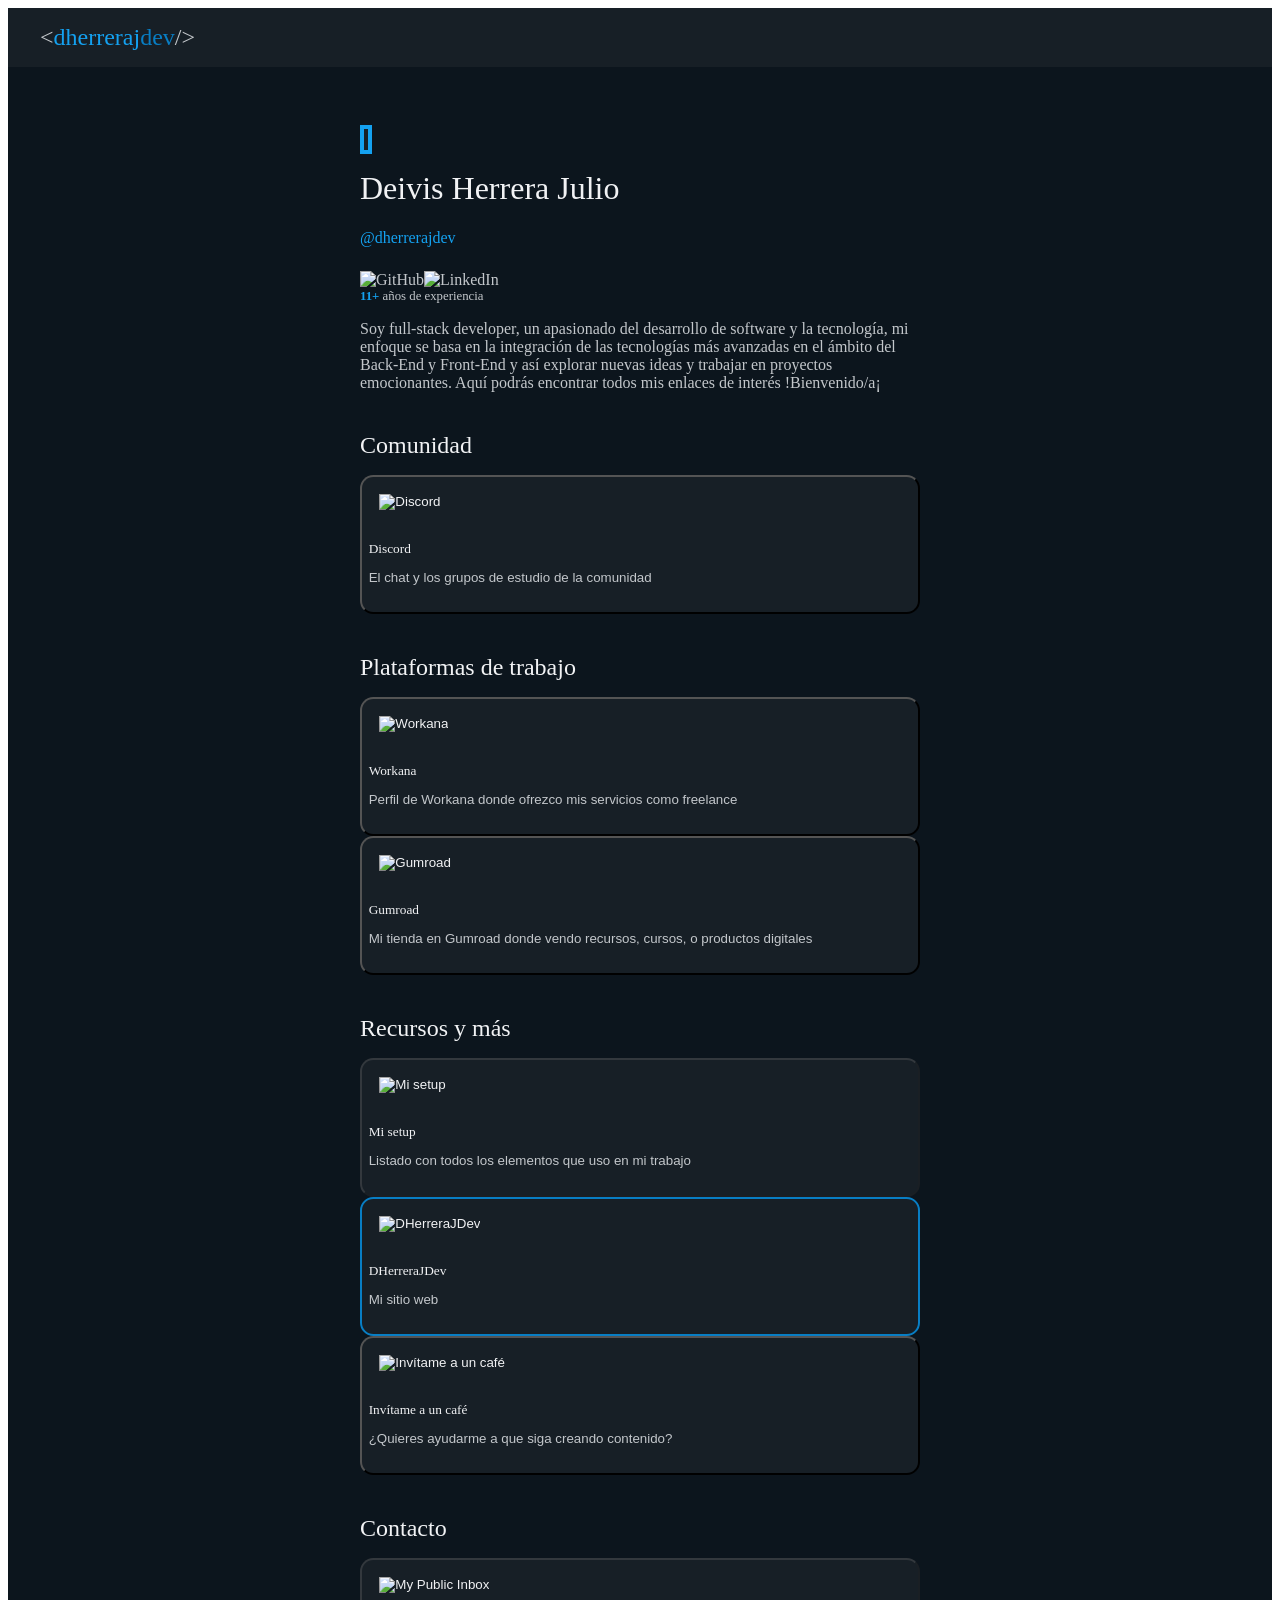
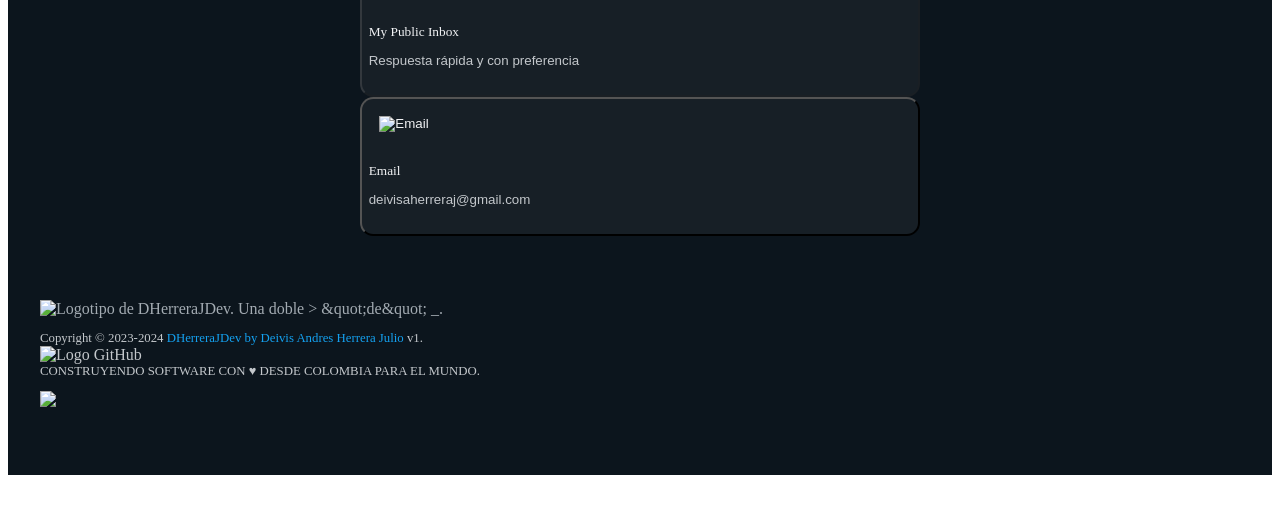
==== website_frontend/public/index.html @ 21da5db1 "Update static build" ====
<!DOCTYPE html><html lang="en"><head><meta charSet="utf-8"/><meta name="viewport" content="width=device-width"/><title>DHerreraJDev | Desarrollo de software Full-Stack</title><meta content="Hola, mi nombre es Deivis Andres Herrera Julio. Soy ingeniero de software, desarrollador Full-Stack." name="description"/><meta content="https://dherrerajdev.netlify.app/preview.png" property="og:image"/><meta content="DHerreraJDev | Desarrollo de software Full-Stack" name="og:title"/><meta content="Hola, mi nombre es Deivis Andres Herrera Julio. Soy ingeniero de software, desarrollador Full-Stack." name="og:description"/><meta content="website" name="og:type"/><meta content="https://dherrerajdev.netlify.app/preview.png" name="og:image"/><meta content="summary_large_image" name="twitter:card"/><meta content="@dherrerajdev" name="twitter:site"/><meta name="next-head-count" content="11"/><link rel="preload" href="/_next/static/css/84f74ca05b4be2e3.css" as="style" crossorigin=""/><link rel="stylesheet" href="/_next/static/css/84f74ca05b4be2e3.css" crossorigin="" data-n-g=""/><noscript data-n-css=""></noscript><script defer="" crossorigin="" nomodule="" src="/_next/static/chunks/polyfills-c67a75d1b6f99dc8.js"></script><script src="/_next/static/chunks/webpack-21c828b96ad33382.js" defer="" crossorigin=""></script><script src="/_next/static/chunks/framework-bbecb7d54330d002.js" defer="" crossorigin=""></script><script src="/_next/static/chunks/main-d118035c79e44985.js" defer="" crossorigin=""></script><script src="/_next/static/chunks/pages/_app-e9c8c7cb4f5dffaa.js" defer="" crossorigin=""></script><script src="/_next/static/chunks/988-1ddf0307218ed49e.js" defer="" crossorigin=""></script><script src="/_next/static/chunks/974-a6c0d066be3f5690.js" defer="" crossorigin=""></script><script src="/_next/static/chunks/pages/index-1b869e63aab5e503.js" defer="" crossorigin=""></script><script src="/_next/static/rQ8569elSzpkWgIuTGqqq/_buildManifest.js" defer="" crossorigin=""></script><script src="/_next/static/rQ8569elSzpkWgIuTGqqq/_ssgManifest.js" defer="" crossorigin=""></script></head><body><div id="__next"><script>!function(){try{var d=document.documentElement,c=d.classList;c.remove('light','dark');var e=localStorage.getItem('chakra-ui-color-mode');if('system'===e||(!e&&true)){var t='(prefers-color-scheme: dark)',m=window.matchMedia(t);if(m.media!==t||m.matches){d.style.colorScheme = 'dark';c.add('dark')}else{d.style.colorScheme = 'light';c.add('light')}}else if(e){c.add(e|| '')}if(e==='light'||e==='dark')d.style.colorScheme=e}catch(e){}}()</script><style data-emotion="css sc79js">.css-sc79js{font-family:Poppins;--default-font-family:Poppins;font-weight:300;background-color:#0C151D;}</style><div data-is-root-theme="true" data-accent-color="blue" data-gray-color="slate" data-has-background="true" data-panel-background="translucent" data-radius="medium" data-scaling="100%" class="radix-themes css-sc79js"><style data-emotion="css 17rg0dp">.css-17rg0dp{position:fixed;width:100vw;height:0;}</style><div title="Connection Error: " class="css-17rg0dp"></div><div class="rt-Box"><style data-emotion="css 1q0523c">.css-1q0523c{position:-webkit-sticky;position:sticky;background:#171F26;-webkit-padding-start:2em;padding-inline-start:2em;-webkit-padding-end:2em;padding-inline-end:2em;padding-top:1em;padding-bottom:1em;z-index:999;top:0;}</style><div class="rt-Flex rt-r-fd-row rt-r-ai-start rt-r-gap-3 rx-Stack css-1q0523c"><style data-emotion="css dnhmkb">.css-dnhmkb{color:#C3C7CB;-webkit-text-decoration:none;text-decoration:none;}.css-dnhmkb:hover{color:var(--accent-8);}</style><a data-accent-color="" class="rt-Text rt-reset rt-Link rt-underline-auto css-dnhmkb" href="/"><style data-emotion="css fofudo">.css-fofudo{font-family:Comfortaa;--default-font-family:Comfortaa;font-weight:500;font-size:1.5em;}</style><div class="rt-Box css-fofudo"><style data-emotion="css 59bou0">.css-59bou0{color:#C3C7CB;}</style><span class="rt-Text css-59bou0">&lt;</span><style data-emotion="css 9psg8f">.css-9psg8f{color:#14A1F0;}</style><span class="rt-Text css-9psg8f">dherreraj</span><style data-emotion="css 1sjv5kl">.css-1sjv5kl{color:#087ec4;}</style><span class="rt-Text css-1sjv5kl">dev</span><span class="rt-Text css-59bou0">/&gt;</span></div></a></div><style data-emotion="css gmuwbf">.css-gmuwbf{display:-webkit-box;display:-webkit-flex;display:-ms-flexbox;display:flex;-webkit-align-items:center;-webkit-box-align:center;-ms-flex-align:center;align-items:center;-webkit-box-pack:center;-ms-flex-pack:center;-webkit-justify-content:center;justify-content:center;}</style><div class="rt-Flex css-gmuwbf"><style data-emotion="css 148jbwi">.css-148jbwi{max-width:560px;width:100%;margin-top:2em;margin-bottom:2em;padding:2em;}</style><div class="rt-Flex rt-r-fd-column rt-r-ai-start rt-r-gap-3 rx-Stack css-148jbwi"><style data-emotion="css nq6uik">.css-nq6uik{width:100%;-webkit-align-items:start;-webkit-box-align:start;-ms-flex-align:start;align-items:start;}</style><div class="rt-Flex rt-r-fd-column rt-r-ai-start rt-r-gap-6 rx-Stack css-nq6uik"><div class="rt-Flex rt-r-fd-row rt-r-ai-end rt-r-gap-4 rx-Stack"><style data-emotion="css 79elbk">.css-79elbk{position:relative;}</style><div class="rt-Box css-79elbk"><style data-emotion="css 1bd16kw">.css-1bd16kw{name:Deivis Herrera;color:#C3C7CB;background:#171F26;padding:2px;border:4px solid #14A1F0;}</style><span data-accent-color="" data-radius="full" class="rt-reset rt-AvatarRoot rt-r-size-7 rt-variant-soft css-1bd16kw"><span class="rt-AvatarFallback"></span></span></div><style data-emotion="css thqn8b">.css-thqn8b{-webkit-align-items:start;-webkit-box-align:start;-ms-flex-align:start;align-items:start;}</style><div class="rt-Flex rt-r-fd-column rt-r-ai-start rt-r-gap-0 rx-Stack css-thqn8b"><style data-emotion="css 4a056u">.css-4a056u{color:#F1F2F4;font-family:Poppins;--default-font-family:Poppins;font-weight:500;}</style><h1 class="rt-Heading rt-r-size-6 css-4a056u">Deivis Herrera Julio</h1><style data-emotion="css zn1bd">.css-zn1bd{margin-top:0px!important;color:#14A1F0;}</style><p class="rt-Text css-zn1bd">@dherrerajdev</p><style data-emotion="css 1w0dj62">.css-1w0dj62{padding-top:0.5em;}</style><div class="rt-Flex rt-r-fd-row rt-r-ai-start rt-r-gap-5 rx-Stack css-1w0dj62"><a data-accent-color="" target="_blank" class="rt-Text rt-reset rt-Link rt-underline-auto css-dnhmkb" href="https://github.com/deivisaherreraj"><style data-emotion="css w9zq5q">.css-w9zq5q{width:1.5em;height:1.5em;}</style><img alt="GitHub" src="/icons/github.svg" class="css-w9zq5q"/></a><a data-accent-color="" target="_blank" class="rt-Text rt-reset rt-Link rt-underline-auto css-dnhmkb" href="https://linkedin.com/in/deivisaherreraj"><img alt="LinkedIn" src="/icons/linkedin.svg" class="css-w9zq5q"/></a></div></div></div><style data-emotion="css 8atqhb">.css-8atqhb{width:100%;}</style><div class="rt-Flex rt-r-fd-column rt-r-ai-start rt-r-gap-6 rx-Stack css-8atqhb"><div class="rt-Flex css-8atqhb"><style data-emotion="css c1ulbh">.css-c1ulbh{font-size:0.8em;color:#C3C7CB;}</style><div class="rt-Box css-c1ulbh"><style data-emotion="css oazraj">.css-oazraj{font-weight:bold;color:#14A1F0;}</style><span class="rt-Text css-oazraj">11+</span> años de experiencia</div></div><div class="rt-Box css-8atqhb"></div><style data-emotion="css 1my9zd5">.css-1my9zd5{font-size:1em;color:#C3C7CB;}</style><p class="rt-Text css-1my9zd5">
                    Soy full-stack developer, un apasionado del desarrollo de software y la tecnología, 
                    mi enfoque se basa en la integración de las tecnologías 
                    más avanzadas en el ámbito del Back-End y Front-End y así explorar nuevas ideas y trabajar en proyectos emocionantes. 
                    Aquí podrás encontrar todos mis enlaces de interés !Bienvenido/a¡
                    </p></div></div><div class="rt-Flex rt-r-fd-column rt-r-ai-start rt-r-gap-4 rx-Stack css-8atqhb"><style data-emotion="css o2e2fi">.css-o2e2fi{color:#F1F2F4;font-family:Poppins;--default-font-family:Poppins;font-weight:500;width:100%;padding-top:1em;font-size:1.5em;}</style><h1 class="rt-Heading rt-r-size-6 css-o2e2fi">Comunidad</h1><style data-emotion="css c6d3ix">.css-c6d3ix{width:100%;height:100%;padding:0.5em;border-radius:1em;color:#F1F2F4;background-color:#171F26;white-space:normal;text-align:start;--cursor-button:pointer;border:0px solid None;}.css-c6d3ix:hover{background-color:#087ec4;}</style><button data-accent-color="" class="rt-reset rt-BaseButton rt-r-size-2 rt-variant-solid rt-Button css-c6d3ix"><div class="rt-Flex rt-r-fd-row rt-r-ai-center rt-r-gap-3 rx-Stack css-8atqhb"><style data-emotion="css 1mcw9e8">.css-1mcw9e8{width:1.5em;height:1.5em;margin:0.8em;}</style><img alt="Discord" src="/icons/discord.svg" class="css-1mcw9e8"/><style data-emotion="css gr0wjc">.css-gr0wjc{-webkit-align-items:start;-webkit-box-align:start;-ms-flex-align:start;align-items:start;padding-top:0.5em;padding-bottom:0.5em;padding-right:0.5em;}</style><div class="rt-Flex rt-r-fd-column rt-r-ai-start rt-r-gap-1 rx-Stack css-gr0wjc"><style data-emotion="css fvnuyu">.css-fvnuyu{font-family:Poppins;--default-font-family:Poppins;font-weight:500;color:#F1F2F4;}</style><p class="rt-Text rt-r-size-3 css-fvnuyu">Discord</p><style data-emotion="css hq36hp">.css-hq36hp{font-weight:300;color:#C3C7CB;}</style><p class="rt-Text rt-r-size-1 css-hq36hp">El chat y los grupos de estudio de la comunidad</p></div></div></button><h1 class="rt-Heading rt-r-size-6 css-o2e2fi">Plataformas de trabajo</h1><button data-accent-color="" class="rt-reset rt-BaseButton rt-r-size-2 rt-variant-solid rt-Button css-c6d3ix"><div class="rt-Flex rt-r-fd-row rt-r-ai-center rt-r-gap-3 rx-Stack css-8atqhb"><img alt="Workana" src="/icons/freelancer.svg" class="css-1mcw9e8"/><div class="rt-Flex rt-r-fd-column rt-r-ai-start rt-r-gap-1 rx-Stack css-gr0wjc"><p class="rt-Text rt-r-size-3 css-fvnuyu">Workana</p><p class="rt-Text rt-r-size-1 css-hq36hp">Perfil de Workana donde ofrezco mis servicios como freelance</p></div></div></button><button data-accent-color="" class="rt-reset rt-BaseButton rt-r-size-2 rt-variant-solid rt-Button css-c6d3ix"><div class="rt-Flex rt-r-fd-row rt-r-ai-center rt-r-gap-3 rx-Stack css-8atqhb"><img alt="Gumroad" src="/icons/gumroad.svg" class="css-1mcw9e8"/><div class="rt-Flex rt-r-fd-column rt-r-ai-start rt-r-gap-1 rx-Stack css-gr0wjc"><p class="rt-Text rt-r-size-3 css-fvnuyu">Gumroad</p><p class="rt-Text rt-r-size-1 css-hq36hp">Mi tienda en Gumroad donde vendo recursos, cursos, o productos digitales</p></div></div></button><h1 class="rt-Heading rt-r-size-6 css-o2e2fi">Recursos y más</h1><button data-disabled="true" data-accent-color="" class="rt-reset rt-BaseButton rt-r-size-2 rt-variant-solid rt-Button css-c6d3ix" disabled=""><div class="rt-Flex rt-r-fd-row rt-r-ai-center rt-r-gap-3 rx-Stack css-8atqhb"><img alt="Mi setup" src="/icons/setup.svg" class="css-1mcw9e8"/><div class="rt-Flex rt-r-fd-column rt-r-ai-start rt-r-gap-1 rx-Stack css-gr0wjc"><p class="rt-Text rt-r-size-3 css-fvnuyu">Mi setup</p><p class="rt-Text rt-r-size-1 css-hq36hp">Listado con todos los elementos que uso en mi trabajo</p></div></div></button><style data-emotion="css uw1vuf">.css-uw1vuf{width:100%;height:100%;padding:0.5em;border-radius:1em;color:#F1F2F4;background-color:#171F26;white-space:normal;text-align:start;--cursor-button:pointer;border:2px solid #087ec4;}.css-uw1vuf:hover{background-color:#087ec4;}</style><button data-accent-color="" class="rt-reset rt-BaseButton rt-r-size-2 rt-variant-solid rt-Button css-uw1vuf"><div class="rt-Flex rt-r-fd-row rt-r-ai-center rt-r-gap-3 rx-Stack css-8atqhb"><img alt="DHerreraJDev" src="/icons/developer.svg" class="css-1mcw9e8"/><div class="rt-Flex rt-r-fd-column rt-r-ai-start rt-r-gap-1 rx-Stack css-gr0wjc"><p class="rt-Text rt-r-size-3 css-fvnuyu">DHerreraJDev</p><p class="rt-Text rt-r-size-1 css-hq36hp">Mi sitio web</p></div></div></button><button data-accent-color="" class="rt-reset rt-BaseButton rt-r-size-2 rt-variant-solid rt-Button css-c6d3ix"><div class="rt-Flex rt-r-fd-row rt-r-ai-center rt-r-gap-3 rx-Stack css-8atqhb"><img alt="Invítame a un café" src="/icons/coffee.svg" class="css-1mcw9e8"/><div class="rt-Flex rt-r-fd-column rt-r-ai-start rt-r-gap-1 rx-Stack css-gr0wjc"><p class="rt-Text rt-r-size-3 css-fvnuyu">Invítame a un café</p><p class="rt-Text rt-r-size-1 css-hq36hp">¿Quieres ayudarme a que siga creando contenido?</p></div></div></button><h1 class="rt-Heading rt-r-size-6 css-o2e2fi">Contacto</h1><button data-disabled="true" data-accent-color="" class="rt-reset rt-BaseButton rt-r-size-2 rt-variant-solid rt-Button css-c6d3ix" disabled=""><div class="rt-Flex rt-r-fd-row rt-r-ai-center rt-r-gap-3 rx-Stack css-8atqhb"><img alt="My Public Inbox" src="/icons/checkemail.svg" class="css-1mcw9e8"/><div class="rt-Flex rt-r-fd-column rt-r-ai-start rt-r-gap-1 rx-Stack css-gr0wjc"><p class="rt-Text rt-r-size-3 css-fvnuyu">My Public Inbox</p><p class="rt-Text rt-r-size-1 css-hq36hp">Respuesta rápida y con preferencia</p></div></div></button><button data-accent-color="" class="rt-reset rt-BaseButton rt-r-size-2 rt-variant-solid rt-Button css-c6d3ix"><div class="rt-Flex rt-r-fd-row rt-r-ai-center rt-r-gap-3 rx-Stack css-8atqhb"><img alt="Email" src="/icons/email.svg" class="css-1mcw9e8"/><div class="rt-Flex rt-r-fd-column rt-r-ai-start rt-r-gap-1 rx-Stack css-gr0wjc"><p class="rt-Text rt-r-size-3 css-fvnuyu">Email</p><p class="rt-Text rt-r-size-1 css-hq36hp">deivisaherreraj@gmail.com</p></div></div></button></div></div></div><style data-emotion="css 8avge2">.css-8avge2{margin-bottom:2em;padding-bottom:4em;-webkit-padding-start:2em;padding-inline-start:2em;-webkit-padding-end:2em;padding-inline-end:2em;color:#A3ABB2;}</style><div class="rt-Flex rt-r-fd-column rt-r-ai-center rt-r-gap-0 rx-Stack css-8avge2"><style data-emotion="css 1tqnkg6">.css-1tqnkg6{height:3.3em;width:6em;}</style><img alt="Logotipo de DHerreraJDev. Una doble &gt; &amp;quot;de&amp;quot; _." src="/logo.png" class="css-1tqnkg6"/><style data-emotion="css plnnb6">.css-plnnb6{color:#C3C7CB;-webkit-text-decoration:none;text-decoration:none;font-size:0.8em;}.css-plnnb6:hover{color:var(--accent-8);}</style><a data-accent-color="" target="_blank" class="rt-Text rt-reset rt-Link rt-underline-auto css-plnnb6" href="https://dherreraj.netlify.app"><style data-emotion="css 1r3i3v1">.css-1r3i3v1{padding-top:1em;color:#C3C7CB;}</style><div class="rt-Box css-1r3i3v1">Copyright © 2023-2024 <span class="rt-Text css-9psg8f">DHerreraJDev by Deivis Andres Herrera Julio</span> v1.</div></a><a data-accent-color="" target="_blank" class="rt-Text rt-reset rt-Link rt-underline-auto css-dnhmkb" href="https://github.com/deivisaherreraj/website"><div class="rt-Flex rt-r-fd-row rt-r-ai-start rt-r-gap-3 rx-Stack"><style data-emotion="css i2zvvy">.css-i2zvvy{height:1.5em;width:1.5em;}</style><img alt="Logo GitHub" src="/icons/github.svg" class="css-i2zvvy"/><style data-emotion="css 1fffwxi">.css-1fffwxi{font-size:0.8em;margin-top:0px!important;color:#C3C7CB;}</style><p class="rt-Text css-1fffwxi">CONSTRUYENDO SOFTWARE CON ♥ DESDE COLOMBIA PARA EL MUNDO.</p></div></a><a href="https://www.buymeacoffee.com/dherrerajdev" target="_blank" class="css-apn68 ant-float-btn ant-float-btn-default ant-float-btn-circle"><span class="ant-badge ant-badge-status css-apn68"><div class="ant-float-btn-body"><div class="ant-float-btn-content"><div class="ant-float-btn-icon"><img src="/icons/donate.svg"/></div></div></div><sup data-show="true" style="background:#14A1F0" class="ant-scroll-number ant-badge-dot"></sup></span></a></div></div></div></div><script id="__NEXT_DATA__" type="application/json" crossorigin="">{"props":{"pageProps":{}},"page":"/","query":{},"buildId":"rQ8569elSzpkWgIuTGqqq","nextExport":true,"autoExport":true,"isFallback":false,"scriptLoader":[{"src":"https://www.googletagmanager.com/gtag/js?id=G-T3G0762RZV","strategy":"afterInteractive"},{"strategy":"afterInteractive","children":"\n            window.dataLayer = window.dataLayer || [];\n            function gtag(){dataLayer.push(arguments);}\n            gtag('js', new Date());\n            gtag('config', 'G-T3G0762RZV');\n            "}]}</script></body></html>
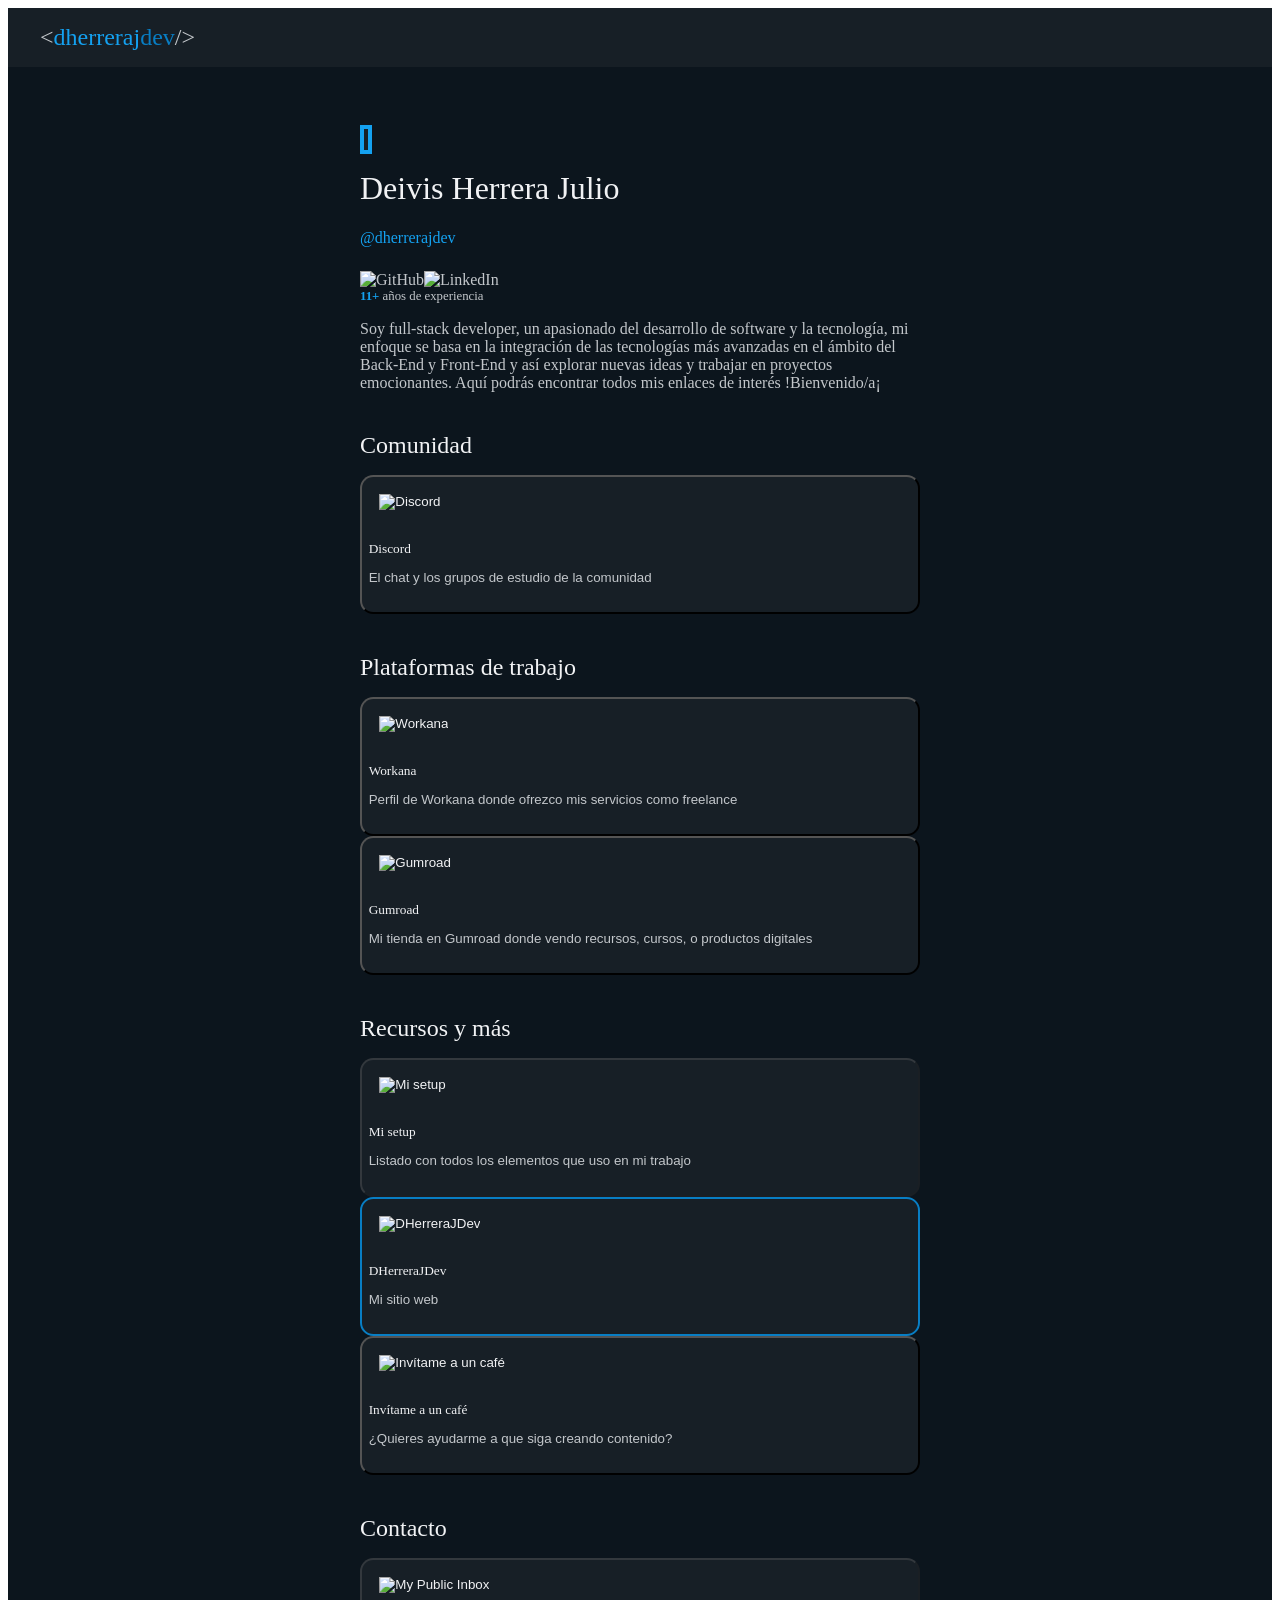
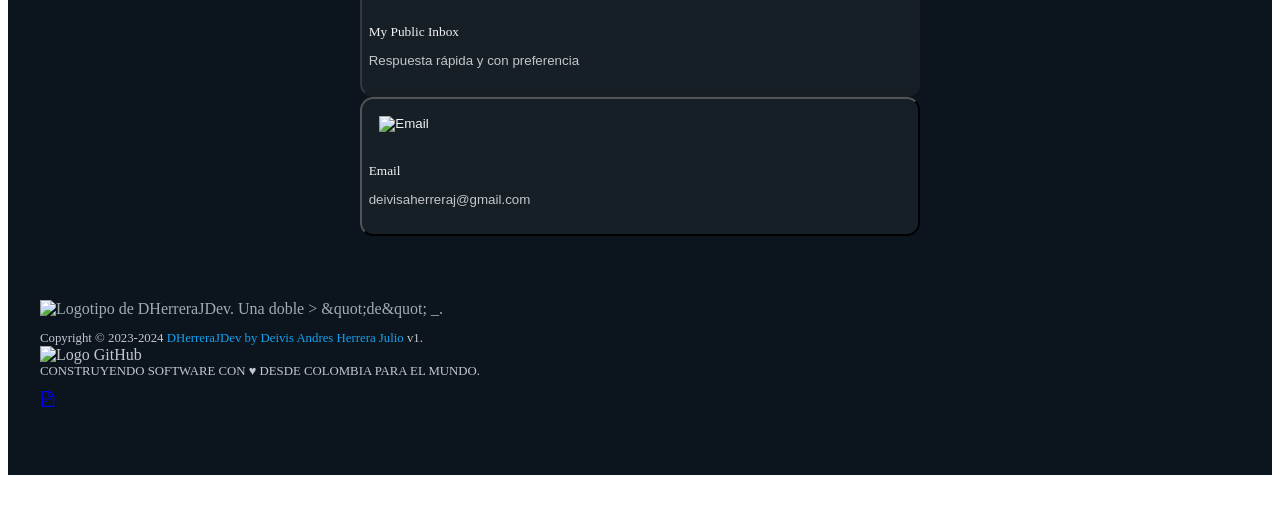
==== commit 8c0b28ca: "Update static build" ====
--- a/website_frontend/public/index.html
+++ b/website_frontend/public/index.html
@@ -1,6 +1,6 @@
-<!DOCTYPE html><html lang="en"><head><meta charSet="utf-8"/><meta name="viewport" content="width=device-width"/><title>DHerreraJDev | Desarrollo de software Full-Stack</title><meta content="Hola, mi nombre es Deivis Andres Herrera Julio. Soy ingeniero de software, desarrollador Full-Stack." name="description"/><meta content="https://dherrerajdev.netlify.app/preview.png" property="og:image"/><meta content="DHerreraJDev | Desarrollo de software Full-Stack" name="og:title"/><meta content="Hola, mi nombre es Deivis Andres Herrera Julio. Soy ingeniero de software, desarrollador Full-Stack." name="og:description"/><meta content="website" name="og:type"/><meta content="https://dherrerajdev.netlify.app/preview.png" name="og:image"/><meta content="summary_large_image" name="twitter:card"/><meta content="@dherrerajdev" name="twitter:site"/><meta name="next-head-count" content="11"/><link rel="preload" href="/_next/static/css/84f74ca05b4be2e3.css" as="style" crossorigin=""/><link rel="stylesheet" href="/_next/static/css/84f74ca05b4be2e3.css" crossorigin="" data-n-g=""/><noscript data-n-css=""></noscript><script defer="" crossorigin="" nomodule="" src="/_next/static/chunks/polyfills-c67a75d1b6f99dc8.js"></script><script src="/_next/static/chunks/webpack-21c828b96ad33382.js" defer="" crossorigin=""></script><script src="/_next/static/chunks/framework-bbecb7d54330d002.js" defer="" crossorigin=""></script><script src="/_next/static/chunks/main-d118035c79e44985.js" defer="" crossorigin=""></script><script src="/_next/static/chunks/pages/_app-e9c8c7cb4f5dffaa.js" defer="" crossorigin=""></script><script src="/_next/static/chunks/988-1ddf0307218ed49e.js" defer="" crossorigin=""></script><script src="/_next/static/chunks/974-a6c0d066be3f5690.js" defer="" crossorigin=""></script><script src="/_next/static/chunks/pages/index-1b869e63aab5e503.js" defer="" crossorigin=""></script><script src="/_next/static/rQ8569elSzpkWgIuTGqqq/_buildManifest.js" defer="" crossorigin=""></script><script src="/_next/static/rQ8569elSzpkWgIuTGqqq/_ssgManifest.js" defer="" crossorigin=""></script></head><body><div id="__next"><script>!function(){try{var d=document.documentElement,c=d.classList;c.remove('light','dark');var e=localStorage.getItem('chakra-ui-color-mode');if('system'===e||(!e&&true)){var t='(prefers-color-scheme: dark)',m=window.matchMedia(t);if(m.media!==t||m.matches){d.style.colorScheme = 'dark';c.add('dark')}else{d.style.colorScheme = 'light';c.add('light')}}else if(e){c.add(e|| '')}if(e==='light'||e==='dark')d.style.colorScheme=e}catch(e){}}()</script><style data-emotion="css sc79js">.css-sc79js{font-family:Poppins;--default-font-family:Poppins;font-weight:300;background-color:#0C151D;}</style><div data-is-root-theme="true" data-accent-color="blue" data-gray-color="slate" data-has-background="true" data-panel-background="translucent" data-radius="medium" data-scaling="100%" class="radix-themes css-sc79js"><style data-emotion="css 17rg0dp">.css-17rg0dp{position:fixed;width:100vw;height:0;}</style><div title="Connection Error: " class="css-17rg0dp"></div><div class="rt-Box"><style data-emotion="css 1q0523c">.css-1q0523c{position:-webkit-sticky;position:sticky;background:#171F26;-webkit-padding-start:2em;padding-inline-start:2em;-webkit-padding-end:2em;padding-inline-end:2em;padding-top:1em;padding-bottom:1em;z-index:999;top:0;}</style><div class="rt-Flex rt-r-fd-row rt-r-ai-start rt-r-gap-3 rx-Stack css-1q0523c"><style data-emotion="css dnhmkb">.css-dnhmkb{color:#C3C7CB;-webkit-text-decoration:none;text-decoration:none;}.css-dnhmkb:hover{color:var(--accent-8);}</style><a data-accent-color="" class="rt-Text rt-reset rt-Link rt-underline-auto css-dnhmkb" href="/"><style data-emotion="css fofudo">.css-fofudo{font-family:Comfortaa;--default-font-family:Comfortaa;font-weight:500;font-size:1.5em;}</style><div class="rt-Box css-fofudo"><style data-emotion="css 59bou0">.css-59bou0{color:#C3C7CB;}</style><span class="rt-Text css-59bou0">&lt;</span><style data-emotion="css 9psg8f">.css-9psg8f{color:#14A1F0;}</style><span class="rt-Text css-9psg8f">dherreraj</span><style data-emotion="css 1sjv5kl">.css-1sjv5kl{color:#087ec4;}</style><span class="rt-Text css-1sjv5kl">dev</span><span class="rt-Text css-59bou0">/&gt;</span></div></a></div><style data-emotion="css gmuwbf">.css-gmuwbf{display:-webkit-box;display:-webkit-flex;display:-ms-flexbox;display:flex;-webkit-align-items:center;-webkit-box-align:center;-ms-flex-align:center;align-items:center;-webkit-box-pack:center;-ms-flex-pack:center;-webkit-justify-content:center;justify-content:center;}</style><div class="rt-Flex css-gmuwbf"><style data-emotion="css 148jbwi">.css-148jbwi{max-width:560px;width:100%;margin-top:2em;margin-bottom:2em;padding:2em;}</style><div class="rt-Flex rt-r-fd-column rt-r-ai-start rt-r-gap-3 rx-Stack css-148jbwi"><style data-emotion="css nq6uik">.css-nq6uik{width:100%;-webkit-align-items:start;-webkit-box-align:start;-ms-flex-align:start;align-items:start;}</style><div class="rt-Flex rt-r-fd-column rt-r-ai-start rt-r-gap-6 rx-Stack css-nq6uik"><div class="rt-Flex rt-r-fd-row rt-r-ai-end rt-r-gap-4 rx-Stack"><style data-emotion="css 79elbk">.css-79elbk{position:relative;}</style><div class="rt-Box css-79elbk"><style data-emotion="css 1bd16kw">.css-1bd16kw{name:Deivis Herrera;color:#C3C7CB;background:#171F26;padding:2px;border:4px solid #14A1F0;}</style><span data-accent-color="" data-radius="full" class="rt-reset rt-AvatarRoot rt-r-size-7 rt-variant-soft css-1bd16kw"><span class="rt-AvatarFallback"></span></span></div><style data-emotion="css thqn8b">.css-thqn8b{-webkit-align-items:start;-webkit-box-align:start;-ms-flex-align:start;align-items:start;}</style><div class="rt-Flex rt-r-fd-column rt-r-ai-start rt-r-gap-0 rx-Stack css-thqn8b"><style data-emotion="css 4a056u">.css-4a056u{color:#F1F2F4;font-family:Poppins;--default-font-family:Poppins;font-weight:500;}</style><h1 class="rt-Heading rt-r-size-6 css-4a056u">Deivis Herrera Julio</h1><style data-emotion="css zn1bd">.css-zn1bd{margin-top:0px!important;color:#14A1F0;}</style><p class="rt-Text css-zn1bd">@dherrerajdev</p><style data-emotion="css 1w0dj62">.css-1w0dj62{padding-top:0.5em;}</style><div class="rt-Flex rt-r-fd-row rt-r-ai-start rt-r-gap-5 rx-Stack css-1w0dj62"><a data-accent-color="" target="_blank" class="rt-Text rt-reset rt-Link rt-underline-auto css-dnhmkb" href="https://github.com/deivisaherreraj"><style data-emotion="css w9zq5q">.css-w9zq5q{width:1.5em;height:1.5em;}</style><img alt="GitHub" src="/icons/github.svg" class="css-w9zq5q"/></a><a data-accent-color="" target="_blank" class="rt-Text rt-reset rt-Link rt-underline-auto css-dnhmkb" href="https://linkedin.com/in/deivisaherreraj"><img alt="LinkedIn" src="/icons/linkedin.svg" class="css-w9zq5q"/></a></div></div></div><style data-emotion="css 8atqhb">.css-8atqhb{width:100%;}</style><div class="rt-Flex rt-r-fd-column rt-r-ai-start rt-r-gap-6 rx-Stack css-8atqhb"><div class="rt-Flex css-8atqhb"><style data-emotion="css c1ulbh">.css-c1ulbh{font-size:0.8em;color:#C3C7CB;}</style><div class="rt-Box css-c1ulbh"><style data-emotion="css oazraj">.css-oazraj{font-weight:bold;color:#14A1F0;}</style><span class="rt-Text css-oazraj">11+</span> años de experiencia</div></div><div class="rt-Box css-8atqhb"></div><style data-emotion="css 1my9zd5">.css-1my9zd5{font-size:1em;color:#C3C7CB;}</style><p class="rt-Text css-1my9zd5">
+<!DOCTYPE html><html lang="en"><head><meta charSet="utf-8"/><meta name="viewport" content="width=device-width"/><title>DHerreraJDev | Desarrollo de software Full-Stack</title><meta content="Hola, mi nombre es Deivis Andres Herrera Julio. Soy ingeniero de software, desarrollador Full-Stack." name="description"/><meta content="https://dherrerajdev.netlify.app/preview.png" property="og:image"/><meta content="DHerreraJDev | Desarrollo de software Full-Stack" name="og:title"/><meta content="Hola, mi nombre es Deivis Andres Herrera Julio. Soy ingeniero de software, desarrollador Full-Stack." name="og:description"/><meta content="website" name="og:type"/><meta content="https://dherrerajdev.netlify.app/preview.png" name="og:image"/><meta content="summary_large_image" name="twitter:card"/><meta content="@dherrerajdev" name="twitter:site"/><meta name="next-head-count" content="11"/><link rel="preload" href="/_next/static/css/84f74ca05b4be2e3.css" as="style" crossorigin=""/><link rel="stylesheet" href="/_next/static/css/84f74ca05b4be2e3.css" crossorigin="" data-n-g=""/><noscript data-n-css=""></noscript><script defer="" crossorigin="" nomodule="" src="/_next/static/chunks/polyfills-c67a75d1b6f99dc8.js"></script><script src="/_next/static/chunks/webpack-21c828b96ad33382.js" defer="" crossorigin=""></script><script src="/_next/static/chunks/framework-bbecb7d54330d002.js" defer="" crossorigin=""></script><script src="/_next/static/chunks/main-d118035c79e44985.js" defer="" crossorigin=""></script><script src="/_next/static/chunks/pages/_app-fae31b36792274a0.js" defer="" crossorigin=""></script><script src="/_next/static/chunks/988-1ddf0307218ed49e.js" defer="" crossorigin=""></script><script src="/_next/static/chunks/974-a6c0d066be3f5690.js" defer="" crossorigin=""></script><script src="/_next/static/chunks/pages/index-fea27c269f24fb5e.js" defer="" crossorigin=""></script><script src="/_next/static/lUtCrWDeVaxfx_yTJP8kV/_buildManifest.js" defer="" crossorigin=""></script><script src="/_next/static/lUtCrWDeVaxfx_yTJP8kV/_ssgManifest.js" defer="" crossorigin=""></script></head><body><div id="__next"><script>!function(){try{var d=document.documentElement,c=d.classList;c.remove('light','dark');var e=localStorage.getItem('theme');if('system'===e||(!e&&true)){var t='(prefers-color-scheme: dark)',m=window.matchMedia(t);if(m.media!==t||m.matches){d.style.colorScheme = 'dark';c.add('dark')}else{d.style.colorScheme = 'light';c.add('light')}}else if(e){c.add(e|| '')}if(e==='light'||e==='dark')d.style.colorScheme=e}catch(e){}}()</script><style data-emotion="css sc79js">.css-sc79js{font-family:Poppins;--default-font-family:Poppins;font-weight:300;background-color:#0C151D;}</style><div data-is-root-theme="true" data-accent-color="blue" data-gray-color="slate" data-has-background="true" data-panel-background="translucent" data-radius="medium" data-scaling="100%" class="radix-themes css-sc79js"><style data-emotion="css 17rg0dp">.css-17rg0dp{position:fixed;width:100vw;height:0;}</style><div title="Connection Error: " class="css-17rg0dp"></div><div class="rt-Box"><style data-emotion="css 1q0523c">.css-1q0523c{position:-webkit-sticky;position:sticky;background:#171F26;-webkit-padding-start:2em;padding-inline-start:2em;-webkit-padding-end:2em;padding-inline-end:2em;padding-top:1em;padding-bottom:1em;z-index:999;top:0;}</style><div class="rt-Flex rt-r-fd-row rt-r-ai-start rt-r-gap-3 rx-Stack css-1q0523c"><style data-emotion="css dnhmkb">.css-dnhmkb{color:#C3C7CB;-webkit-text-decoration:none;text-decoration:none;}.css-dnhmkb:hover{color:var(--accent-8);}</style><a data-accent-color="" class="rt-Text rt-reset rt-Link rt-underline-auto css-dnhmkb" href="/"><style data-emotion="css fofudo">.css-fofudo{font-family:Comfortaa;--default-font-family:Comfortaa;font-weight:500;font-size:1.5em;}</style><div class="rt-Box css-fofudo"><style data-emotion="css 59bou0">.css-59bou0{color:#C3C7CB;}</style><span class="rt-Text css-59bou0">&lt;</span><style data-emotion="css 9psg8f">.css-9psg8f{color:#14A1F0;}</style><span class="rt-Text css-9psg8f">dherreraj</span><style data-emotion="css 1sjv5kl">.css-1sjv5kl{color:#087ec4;}</style><span class="rt-Text css-1sjv5kl">dev</span><span class="rt-Text css-59bou0">/&gt;</span></div></a></div><style data-emotion="css gmuwbf">.css-gmuwbf{display:-webkit-box;display:-webkit-flex;display:-ms-flexbox;display:flex;-webkit-align-items:center;-webkit-box-align:center;-ms-flex-align:center;align-items:center;-webkit-box-pack:center;-ms-flex-pack:center;-webkit-justify-content:center;justify-content:center;}</style><div class="rt-Flex css-gmuwbf"><style data-emotion="css 148jbwi">.css-148jbwi{max-width:560px;width:100%;margin-top:2em;margin-bottom:2em;padding:2em;}</style><div class="rt-Flex rt-r-fd-column rt-r-ai-start rt-r-gap-3 rx-Stack css-148jbwi"><style data-emotion="css nq6uik">.css-nq6uik{width:100%;-webkit-align-items:start;-webkit-box-align:start;-ms-flex-align:start;align-items:start;}</style><div class="rt-Flex rt-r-fd-column rt-r-ai-start rt-r-gap-6 rx-Stack css-nq6uik"><div class="rt-Flex rt-r-fd-row rt-r-ai-end rt-r-gap-4 rx-Stack"><style data-emotion="css 79elbk">.css-79elbk{position:relative;}</style><div class="rt-Box css-79elbk"><style data-emotion="css 1bd16kw">.css-1bd16kw{name:Deivis Herrera;color:#C3C7CB;background:#171F26;padding:2px;border:4px solid #14A1F0;}</style><span data-accent-color="" data-radius="full" class="rt-reset rt-AvatarRoot rt-r-size-7 rt-variant-soft css-1bd16kw"><span class="rt-AvatarFallback"></span></span></div><style data-emotion="css thqn8b">.css-thqn8b{-webkit-align-items:start;-webkit-box-align:start;-ms-flex-align:start;align-items:start;}</style><div class="rt-Flex rt-r-fd-column rt-r-ai-start rt-r-gap-0 rx-Stack css-thqn8b"><style data-emotion="css 4a056u">.css-4a056u{color:#F1F2F4;font-family:Poppins;--default-font-family:Poppins;font-weight:500;}</style><h1 class="rt-Heading rt-r-size-6 css-4a056u">Deivis Herrera Julio</h1><style data-emotion="css zn1bd">.css-zn1bd{margin-top:0px!important;color:#14A1F0;}</style><p class="rt-Text css-zn1bd">@dherrerajdev</p><style data-emotion="css 1w0dj62">.css-1w0dj62{padding-top:0.5em;}</style><div class="rt-Flex rt-r-fd-row rt-r-ai-start rt-r-gap-5 rx-Stack css-1w0dj62"><a data-accent-color="" target="_blank" class="rt-Text rt-reset rt-Link rt-underline-auto css-dnhmkb" href="https://github.com/deivisaherreraj"><style data-emotion="css w9zq5q">.css-w9zq5q{width:1.5em;height:1.5em;}</style><img alt="GitHub" src="/icons/github.svg" class="css-w9zq5q"/></a><a data-accent-color="" target="_blank" class="rt-Text rt-reset rt-Link rt-underline-auto css-dnhmkb" href="https://linkedin.com/in/deivisaherreraj"><img alt="LinkedIn" src="/icons/linkedin.svg" class="css-w9zq5q"/></a></div></div></div><style data-emotion="css 8atqhb">.css-8atqhb{width:100%;}</style><div class="rt-Flex rt-r-fd-column rt-r-ai-start rt-r-gap-6 rx-Stack css-8atqhb"><div class="rt-Flex css-8atqhb"><style data-emotion="css c1ulbh">.css-c1ulbh{font-size:0.8em;color:#C3C7CB;}</style><div class="rt-Box css-c1ulbh"><style data-emotion="css oazraj">.css-oazraj{font-weight:bold;color:#14A1F0;}</style><span class="rt-Text css-oazraj">11+</span> años de experiencia</div></div><div class="rt-Box css-8atqhb"></div><style data-emotion="css 1my9zd5">.css-1my9zd5{font-size:1em;color:#C3C7CB;}</style><p class="rt-Text css-1my9zd5">
                     Soy full-stack developer, un apasionado del desarrollo de software y la tecnología, 
                     mi enfoque se basa en la integración de las tecnologías 
                     más avanzadas en el ámbito del Back-End y Front-End y así explorar nuevas ideas y trabajar en proyectos emocionantes. 
                     Aquí podrás encontrar todos mis enlaces de interés !Bienvenido/a¡
-                    </p></div></div><div class="rt-Flex rt-r-fd-column rt-r-ai-start rt-r-gap-4 rx-Stack css-8atqhb"><style data-emotion="css o2e2fi">.css-o2e2fi{color:#F1F2F4;font-family:Poppins;--default-font-family:Poppins;font-weight:500;width:100%;padding-top:1em;font-size:1.5em;}</style><h1 class="rt-Heading rt-r-size-6 css-o2e2fi">Comunidad</h1><style data-emotion="css c6d3ix">.css-c6d3ix{width:100%;height:100%;padding:0.5em;border-radius:1em;color:#F1F2F4;background-color:#171F26;white-space:normal;text-align:start;--cursor-button:pointer;border:0px solid None;}.css-c6d3ix:hover{background-color:#087ec4;}</style><button data-accent-color="" class="rt-reset rt-BaseButton rt-r-size-2 rt-variant-solid rt-Button css-c6d3ix"><div class="rt-Flex rt-r-fd-row rt-r-ai-center rt-r-gap-3 rx-Stack css-8atqhb"><style data-emotion="css 1mcw9e8">.css-1mcw9e8{width:1.5em;height:1.5em;margin:0.8em;}</style><img alt="Discord" src="/icons/discord.svg" class="css-1mcw9e8"/><style data-emotion="css gr0wjc">.css-gr0wjc{-webkit-align-items:start;-webkit-box-align:start;-ms-flex-align:start;align-items:start;padding-top:0.5em;padding-bottom:0.5em;padding-right:0.5em;}</style><div class="rt-Flex rt-r-fd-column rt-r-ai-start rt-r-gap-1 rx-Stack css-gr0wjc"><style data-emotion="css fvnuyu">.css-fvnuyu{font-family:Poppins;--default-font-family:Poppins;font-weight:500;color:#F1F2F4;}</style><p class="rt-Text rt-r-size-3 css-fvnuyu">Discord</p><style data-emotion="css hq36hp">.css-hq36hp{font-weight:300;color:#C3C7CB;}</style><p class="rt-Text rt-r-size-1 css-hq36hp">El chat y los grupos de estudio de la comunidad</p></div></div></button><h1 class="rt-Heading rt-r-size-6 css-o2e2fi">Plataformas de trabajo</h1><button data-accent-color="" class="rt-reset rt-BaseButton rt-r-size-2 rt-variant-solid rt-Button css-c6d3ix"><div class="rt-Flex rt-r-fd-row rt-r-ai-center rt-r-gap-3 rx-Stack css-8atqhb"><img alt="Workana" src="/icons/freelancer.svg" class="css-1mcw9e8"/><div class="rt-Flex rt-r-fd-column rt-r-ai-start rt-r-gap-1 rx-Stack css-gr0wjc"><p class="rt-Text rt-r-size-3 css-fvnuyu">Workana</p><p class="rt-Text rt-r-size-1 css-hq36hp">Perfil de Workana donde ofrezco mis servicios como freelance</p></div></div></button><button data-accent-color="" class="rt-reset rt-BaseButton rt-r-size-2 rt-variant-solid rt-Button css-c6d3ix"><div class="rt-Flex rt-r-fd-row rt-r-ai-center rt-r-gap-3 rx-Stack css-8atqhb"><img alt="Gumroad" src="/icons/gumroad.svg" class="css-1mcw9e8"/><div class="rt-Flex rt-r-fd-column rt-r-ai-start rt-r-gap-1 rx-Stack css-gr0wjc"><p class="rt-Text rt-r-size-3 css-fvnuyu">Gumroad</p><p class="rt-Text rt-r-size-1 css-hq36hp">Mi tienda en Gumroad donde vendo recursos, cursos, o productos digitales</p></div></div></button><h1 class="rt-Heading rt-r-size-6 css-o2e2fi">Recursos y más</h1><button data-disabled="true" data-accent-color="" class="rt-reset rt-BaseButton rt-r-size-2 rt-variant-solid rt-Button css-c6d3ix" disabled=""><div class="rt-Flex rt-r-fd-row rt-r-ai-center rt-r-gap-3 rx-Stack css-8atqhb"><img alt="Mi setup" src="/icons/setup.svg" class="css-1mcw9e8"/><div class="rt-Flex rt-r-fd-column rt-r-ai-start rt-r-gap-1 rx-Stack css-gr0wjc"><p class="rt-Text rt-r-size-3 css-fvnuyu">Mi setup</p><p class="rt-Text rt-r-size-1 css-hq36hp">Listado con todos los elementos que uso en mi trabajo</p></div></div></button><style data-emotion="css uw1vuf">.css-uw1vuf{width:100%;height:100%;padding:0.5em;border-radius:1em;color:#F1F2F4;background-color:#171F26;white-space:normal;text-align:start;--cursor-button:pointer;border:2px solid #087ec4;}.css-uw1vuf:hover{background-color:#087ec4;}</style><button data-accent-color="" class="rt-reset rt-BaseButton rt-r-size-2 rt-variant-solid rt-Button css-uw1vuf"><div class="rt-Flex rt-r-fd-row rt-r-ai-center rt-r-gap-3 rx-Stack css-8atqhb"><img alt="DHerreraJDev" src="/icons/developer.svg" class="css-1mcw9e8"/><div class="rt-Flex rt-r-fd-column rt-r-ai-start rt-r-gap-1 rx-Stack css-gr0wjc"><p class="rt-Text rt-r-size-3 css-fvnuyu">DHerreraJDev</p><p class="rt-Text rt-r-size-1 css-hq36hp">Mi sitio web</p></div></div></button><button data-accent-color="" class="rt-reset rt-BaseButton rt-r-size-2 rt-variant-solid rt-Button css-c6d3ix"><div class="rt-Flex rt-r-fd-row rt-r-ai-center rt-r-gap-3 rx-Stack css-8atqhb"><img alt="Invítame a un café" src="/icons/coffee.svg" class="css-1mcw9e8"/><div class="rt-Flex rt-r-fd-column rt-r-ai-start rt-r-gap-1 rx-Stack css-gr0wjc"><p class="rt-Text rt-r-size-3 css-fvnuyu">Invítame a un café</p><p class="rt-Text rt-r-size-1 css-hq36hp">¿Quieres ayudarme a que siga creando contenido?</p></div></div></button><h1 class="rt-Heading rt-r-size-6 css-o2e2fi">Contacto</h1><button data-disabled="true" data-accent-color="" class="rt-reset rt-BaseButton rt-r-size-2 rt-variant-solid rt-Button css-c6d3ix" disabled=""><div class="rt-Flex rt-r-fd-row rt-r-ai-center rt-r-gap-3 rx-Stack css-8atqhb"><img alt="My Public Inbox" src="/icons/checkemail.svg" class="css-1mcw9e8"/><div class="rt-Flex rt-r-fd-column rt-r-ai-start rt-r-gap-1 rx-Stack css-gr0wjc"><p class="rt-Text rt-r-size-3 css-fvnuyu">My Public Inbox</p><p class="rt-Text rt-r-size-1 css-hq36hp">Respuesta rápida y con preferencia</p></div></div></button><button data-accent-color="" class="rt-reset rt-BaseButton rt-r-size-2 rt-variant-solid rt-Button css-c6d3ix"><div class="rt-Flex rt-r-fd-row rt-r-ai-center rt-r-gap-3 rx-Stack css-8atqhb"><img alt="Email" src="/icons/email.svg" class="css-1mcw9e8"/><div class="rt-Flex rt-r-fd-column rt-r-ai-start rt-r-gap-1 rx-Stack css-gr0wjc"><p class="rt-Text rt-r-size-3 css-fvnuyu">Email</p><p class="rt-Text rt-r-size-1 css-hq36hp">deivisaherreraj@gmail.com</p></div></div></button></div></div></div><style data-emotion="css 8avge2">.css-8avge2{margin-bottom:2em;padding-bottom:4em;-webkit-padding-start:2em;padding-inline-start:2em;-webkit-padding-end:2em;padding-inline-end:2em;color:#A3ABB2;}</style><div class="rt-Flex rt-r-fd-column rt-r-ai-center rt-r-gap-0 rx-Stack css-8avge2"><style data-emotion="css 1tqnkg6">.css-1tqnkg6{height:3.3em;width:6em;}</style><img alt="Logotipo de DHerreraJDev. Una doble &gt; &amp;quot;de&amp;quot; _." src="/logo.png" class="css-1tqnkg6"/><style data-emotion="css plnnb6">.css-plnnb6{color:#C3C7CB;-webkit-text-decoration:none;text-decoration:none;font-size:0.8em;}.css-plnnb6:hover{color:var(--accent-8);}</style><a data-accent-color="" target="_blank" class="rt-Text rt-reset rt-Link rt-underline-auto css-plnnb6" href="https://dherreraj.netlify.app"><style data-emotion="css 1r3i3v1">.css-1r3i3v1{padding-top:1em;color:#C3C7CB;}</style><div class="rt-Box css-1r3i3v1">Copyright © 2023-2024 <span class="rt-Text css-9psg8f">DHerreraJDev by Deivis Andres Herrera Julio</span> v1.</div></a><a data-accent-color="" target="_blank" class="rt-Text rt-reset rt-Link rt-underline-auto css-dnhmkb" href="https://github.com/deivisaherreraj/website"><div class="rt-Flex rt-r-fd-row rt-r-ai-start rt-r-gap-3 rx-Stack"><style data-emotion="css i2zvvy">.css-i2zvvy{height:1.5em;width:1.5em;}</style><img alt="Logo GitHub" src="/icons/github.svg" class="css-i2zvvy"/><style data-emotion="css 1fffwxi">.css-1fffwxi{font-size:0.8em;margin-top:0px!important;color:#C3C7CB;}</style><p class="rt-Text css-1fffwxi">CONSTRUYENDO SOFTWARE CON ♥ DESDE COLOMBIA PARA EL MUNDO.</p></div></a><a href="https://www.buymeacoffee.com/dherrerajdev" target="_blank" class="css-apn68 ant-float-btn ant-float-btn-default ant-float-btn-circle"><span class="ant-badge ant-badge-status css-apn68"><div class="ant-float-btn-body"><div class="ant-float-btn-content"><div class="ant-float-btn-icon"><img src="/icons/donate.svg"/></div></div></div><sup data-show="true" style="background:#14A1F0" class="ant-scroll-number ant-badge-dot"></sup></span></a></div></div></div></div><script id="__NEXT_DATA__" type="application/json" crossorigin="">{"props":{"pageProps":{}},"page":"/","query":{},"buildId":"rQ8569elSzpkWgIuTGqqq","nextExport":true,"autoExport":true,"isFallback":false,"scriptLoader":[{"src":"https://www.googletagmanager.com/gtag/js?id=G-T3G0762RZV","strategy":"afterInteractive"},{"strategy":"afterInteractive","children":"\n            window.dataLayer = window.dataLayer || [];\n            function gtag(){dataLayer.push(arguments);}\n            gtag('js', new Date());\n            gtag('config', 'G-T3G0762RZV');\n            "}]}</script></body></html>+                    </p></div></div><div class="rt-Flex rt-r-fd-column rt-r-ai-start rt-r-gap-4 rx-Stack css-8atqhb"><style data-emotion="css o2e2fi">.css-o2e2fi{color:#F1F2F4;font-family:Poppins;--default-font-family:Poppins;font-weight:500;width:100%;padding-top:1em;font-size:1.5em;}</style><h1 class="rt-Heading rt-r-size-6 css-o2e2fi">Comunidad</h1><style data-emotion="css c6d3ix">.css-c6d3ix{width:100%;height:100%;padding:0.5em;border-radius:1em;color:#F1F2F4;background-color:#171F26;white-space:normal;text-align:start;--cursor-button:pointer;border:0px solid None;}.css-c6d3ix:hover{background-color:#087ec4;}</style><button data-accent-color="" class="rt-reset rt-BaseButton rt-r-size-2 rt-variant-solid rt-Button css-c6d3ix"><div class="rt-Flex rt-r-fd-row rt-r-ai-center rt-r-gap-3 rx-Stack css-8atqhb"><style data-emotion="css 1mcw9e8">.css-1mcw9e8{width:1.5em;height:1.5em;margin:0.8em;}</style><img alt="Discord" src="/icons/discord.svg" class="css-1mcw9e8"/><style data-emotion="css gr0wjc">.css-gr0wjc{-webkit-align-items:start;-webkit-box-align:start;-ms-flex-align:start;align-items:start;padding-top:0.5em;padding-bottom:0.5em;padding-right:0.5em;}</style><div class="rt-Flex rt-r-fd-column rt-r-ai-start rt-r-gap-1 rx-Stack css-gr0wjc"><style data-emotion="css fvnuyu">.css-fvnuyu{font-family:Poppins;--default-font-family:Poppins;font-weight:500;color:#F1F2F4;}</style><p class="rt-Text rt-r-size-3 css-fvnuyu">Discord</p><style data-emotion="css hq36hp">.css-hq36hp{font-weight:300;color:#C3C7CB;}</style><p class="rt-Text rt-r-size-1 css-hq36hp">El chat y los grupos de estudio de la comunidad</p></div></div></button><h1 class="rt-Heading rt-r-size-6 css-o2e2fi">Plataformas de trabajo</h1><button data-accent-color="" class="rt-reset rt-BaseButton rt-r-size-2 rt-variant-solid rt-Button css-c6d3ix"><div class="rt-Flex rt-r-fd-row rt-r-ai-center rt-r-gap-3 rx-Stack css-8atqhb"><img alt="Workana" src="/icons/freelancer.svg" class="css-1mcw9e8"/><div class="rt-Flex rt-r-fd-column rt-r-ai-start rt-r-gap-1 rx-Stack css-gr0wjc"><p class="rt-Text rt-r-size-3 css-fvnuyu">Workana</p><p class="rt-Text rt-r-size-1 css-hq36hp">Perfil de Workana donde ofrezco mis servicios como freelance</p></div></div></button><button data-accent-color="" class="rt-reset rt-BaseButton rt-r-size-2 rt-variant-solid rt-Button css-c6d3ix"><div class="rt-Flex rt-r-fd-row rt-r-ai-center rt-r-gap-3 rx-Stack css-8atqhb"><img alt="Gumroad" src="/icons/gumroad.svg" class="css-1mcw9e8"/><div class="rt-Flex rt-r-fd-column rt-r-ai-start rt-r-gap-1 rx-Stack css-gr0wjc"><p class="rt-Text rt-r-size-3 css-fvnuyu">Gumroad</p><p class="rt-Text rt-r-size-1 css-hq36hp">Mi tienda en Gumroad donde vendo recursos, cursos, o productos digitales</p></div></div></button><h1 class="rt-Heading rt-r-size-6 css-o2e2fi">Recursos y más</h1><button data-disabled="true" data-accent-color="" class="rt-reset rt-BaseButton rt-r-size-2 rt-variant-solid rt-Button css-c6d3ix" disabled=""><div class="rt-Flex rt-r-fd-row rt-r-ai-center rt-r-gap-3 rx-Stack css-8atqhb"><img alt="Mi setup" src="/icons/setup.svg" class="css-1mcw9e8"/><div class="rt-Flex rt-r-fd-column rt-r-ai-start rt-r-gap-1 rx-Stack css-gr0wjc"><p class="rt-Text rt-r-size-3 css-fvnuyu">Mi setup</p><p class="rt-Text rt-r-size-1 css-hq36hp">Listado con todos los elementos que uso en mi trabajo</p></div></div></button><style data-emotion="css uw1vuf">.css-uw1vuf{width:100%;height:100%;padding:0.5em;border-radius:1em;color:#F1F2F4;background-color:#171F26;white-space:normal;text-align:start;--cursor-button:pointer;border:2px solid #087ec4;}.css-uw1vuf:hover{background-color:#087ec4;}</style><button data-accent-color="" class="rt-reset rt-BaseButton rt-r-size-2 rt-variant-solid rt-Button css-uw1vuf"><div class="rt-Flex rt-r-fd-row rt-r-ai-center rt-r-gap-3 rx-Stack css-8atqhb"><img alt="DHerreraJDev" src="/icons/developer.svg" class="css-1mcw9e8"/><div class="rt-Flex rt-r-fd-column rt-r-ai-start rt-r-gap-1 rx-Stack css-gr0wjc"><p class="rt-Text rt-r-size-3 css-fvnuyu">DHerreraJDev</p><p class="rt-Text rt-r-size-1 css-hq36hp">Mi sitio web</p></div></div></button><button data-accent-color="" class="rt-reset rt-BaseButton rt-r-size-2 rt-variant-solid rt-Button css-c6d3ix"><div class="rt-Flex rt-r-fd-row rt-r-ai-center rt-r-gap-3 rx-Stack css-8atqhb"><img alt="Invítame a un café" src="/icons/coffee.svg" class="css-1mcw9e8"/><div class="rt-Flex rt-r-fd-column rt-r-ai-start rt-r-gap-1 rx-Stack css-gr0wjc"><p class="rt-Text rt-r-size-3 css-fvnuyu">Invítame a un café</p><p class="rt-Text rt-r-size-1 css-hq36hp">¿Quieres ayudarme a que siga creando contenido?</p></div></div></button><h1 class="rt-Heading rt-r-size-6 css-o2e2fi">Contacto</h1><button data-disabled="true" data-accent-color="" class="rt-reset rt-BaseButton rt-r-size-2 rt-variant-solid rt-Button css-c6d3ix" disabled=""><div class="rt-Flex rt-r-fd-row rt-r-ai-center rt-r-gap-3 rx-Stack css-8atqhb"><img alt="My Public Inbox" src="/icons/checkemail.svg" class="css-1mcw9e8"/><div class="rt-Flex rt-r-fd-column rt-r-ai-start rt-r-gap-1 rx-Stack css-gr0wjc"><p class="rt-Text rt-r-size-3 css-fvnuyu">My Public Inbox</p><p class="rt-Text rt-r-size-1 css-hq36hp">Respuesta rápida y con preferencia</p></div></div></button><button data-accent-color="" class="rt-reset rt-BaseButton rt-r-size-2 rt-variant-solid rt-Button css-c6d3ix"><div class="rt-Flex rt-r-fd-row rt-r-ai-center rt-r-gap-3 rx-Stack css-8atqhb"><img alt="Email" src="/icons/email.svg" class="css-1mcw9e8"/><div class="rt-Flex rt-r-fd-column rt-r-ai-start rt-r-gap-1 rx-Stack css-gr0wjc"><p class="rt-Text rt-r-size-3 css-fvnuyu">Email</p><p class="rt-Text rt-r-size-1 css-hq36hp">deivisaherreraj@gmail.com</p></div></div></button></div></div></div><style data-emotion="css 8avge2">.css-8avge2{margin-bottom:2em;padding-bottom:4em;-webkit-padding-start:2em;padding-inline-start:2em;-webkit-padding-end:2em;padding-inline-end:2em;color:#A3ABB2;}</style><div class="rt-Flex rt-r-fd-column rt-r-ai-center rt-r-gap-0 rx-Stack css-8avge2"><style data-emotion="css 1tqnkg6">.css-1tqnkg6{height:3.3em;width:6em;}</style><img alt="Logotipo de DHerreraJDev. Una doble &gt; &amp;quot;de&amp;quot; _." src="/logo.png" class="css-1tqnkg6"/><style data-emotion="css plnnb6">.css-plnnb6{color:#C3C7CB;-webkit-text-decoration:none;text-decoration:none;font-size:0.8em;}.css-plnnb6:hover{color:var(--accent-8);}</style><a data-accent-color="" target="_blank" class="rt-Text rt-reset rt-Link rt-underline-auto css-plnnb6" href="https://dherreraj.netlify.app"><style data-emotion="css 1r3i3v1">.css-1r3i3v1{padding-top:1em;color:#C3C7CB;}</style><div class="rt-Box css-1r3i3v1">Copyright © 2023-2024 <span class="rt-Text css-9psg8f">DHerreraJDev by Deivis Andres Herrera Julio</span> v1.</div></a><a data-accent-color="" target="_blank" class="rt-Text rt-reset rt-Link rt-underline-auto css-dnhmkb" href="https://github.com/deivisaherreraj/website"><div class="rt-Flex rt-r-fd-row rt-r-ai-start rt-r-gap-3 rx-Stack"><style data-emotion="css i2zvvy">.css-i2zvvy{height:1.5em;width:1.5em;}</style><img alt="Logo GitHub" src="/icons/github.svg" class="css-i2zvvy"/><style data-emotion="css 1fffwxi">.css-1fffwxi{font-size:0.8em;margin-top:0px!important;color:#C3C7CB;}</style><p class="rt-Text css-1fffwxi">CONSTRUYENDO SOFTWARE CON ♥ DESDE COLOMBIA PARA EL MUNDO.</p></div></a><a href="https://www.buymeacoffee.com/dherrerajdev" target="_blank" class="css-apn68 ant-float-btn ant-float-btn-default ant-float-btn-circle"><span class="ant-badge ant-badge-status css-apn68"><div class="ant-float-btn-body"><div class="ant-float-btn-content"><div class="ant-float-btn-icon"><span role="img" aria-label="file-text" class="anticon anticon-file-text"><svg viewBox="64 64 896 896" focusable="false" data-icon="file-text" width="1em" height="1em" fill="currentColor" aria-hidden="true"><path d="M854.6 288.6L639.4 73.4c-6-6-14.1-9.4-22.6-9.4H192c-17.7 0-32 14.3-32 32v832c0 17.7 14.3 32 32 32h640c17.7 0 32-14.3 32-32V311.3c0-8.5-3.4-16.7-9.4-22.7zM790.2 326H602V137.8L790.2 326zm1.8 562H232V136h302v216a42 42 0 0042 42h216v494zM504 618H320c-4.4 0-8 3.6-8 8v48c0 4.4 3.6 8 8 8h184c4.4 0 8-3.6 8-8v-48c0-4.4-3.6-8-8-8zM312 490v48c0 4.4 3.6 8 8 8h384c4.4 0 8-3.6 8-8v-48c0-4.4-3.6-8-8-8H320c-4.4 0-8 3.6-8 8z"></path></svg></span></div></div></div><sup data-show="true" style="background:#14A1F0" class="ant-scroll-number ant-badge-dot"></sup></span></a></div></div></div></div><script id="__NEXT_DATA__" type="application/json" crossorigin="">{"props":{"pageProps":{}},"page":"/","query":{},"buildId":"lUtCrWDeVaxfx_yTJP8kV","nextExport":true,"autoExport":true,"isFallback":false,"scriptLoader":[{"src":"https://www.googletagmanager.com/gtag/js?id=G-T3G0762RZV","strategy":"afterInteractive"},{"strategy":"afterInteractive","children":"\n            window.dataLayer = window.dataLayer || [];\n            function gtag(){dataLayer.push(arguments);}\n            gtag('js', new Date());\n            gtag('config', 'G-T3G0762RZV');\n            "}]}</script></body></html>
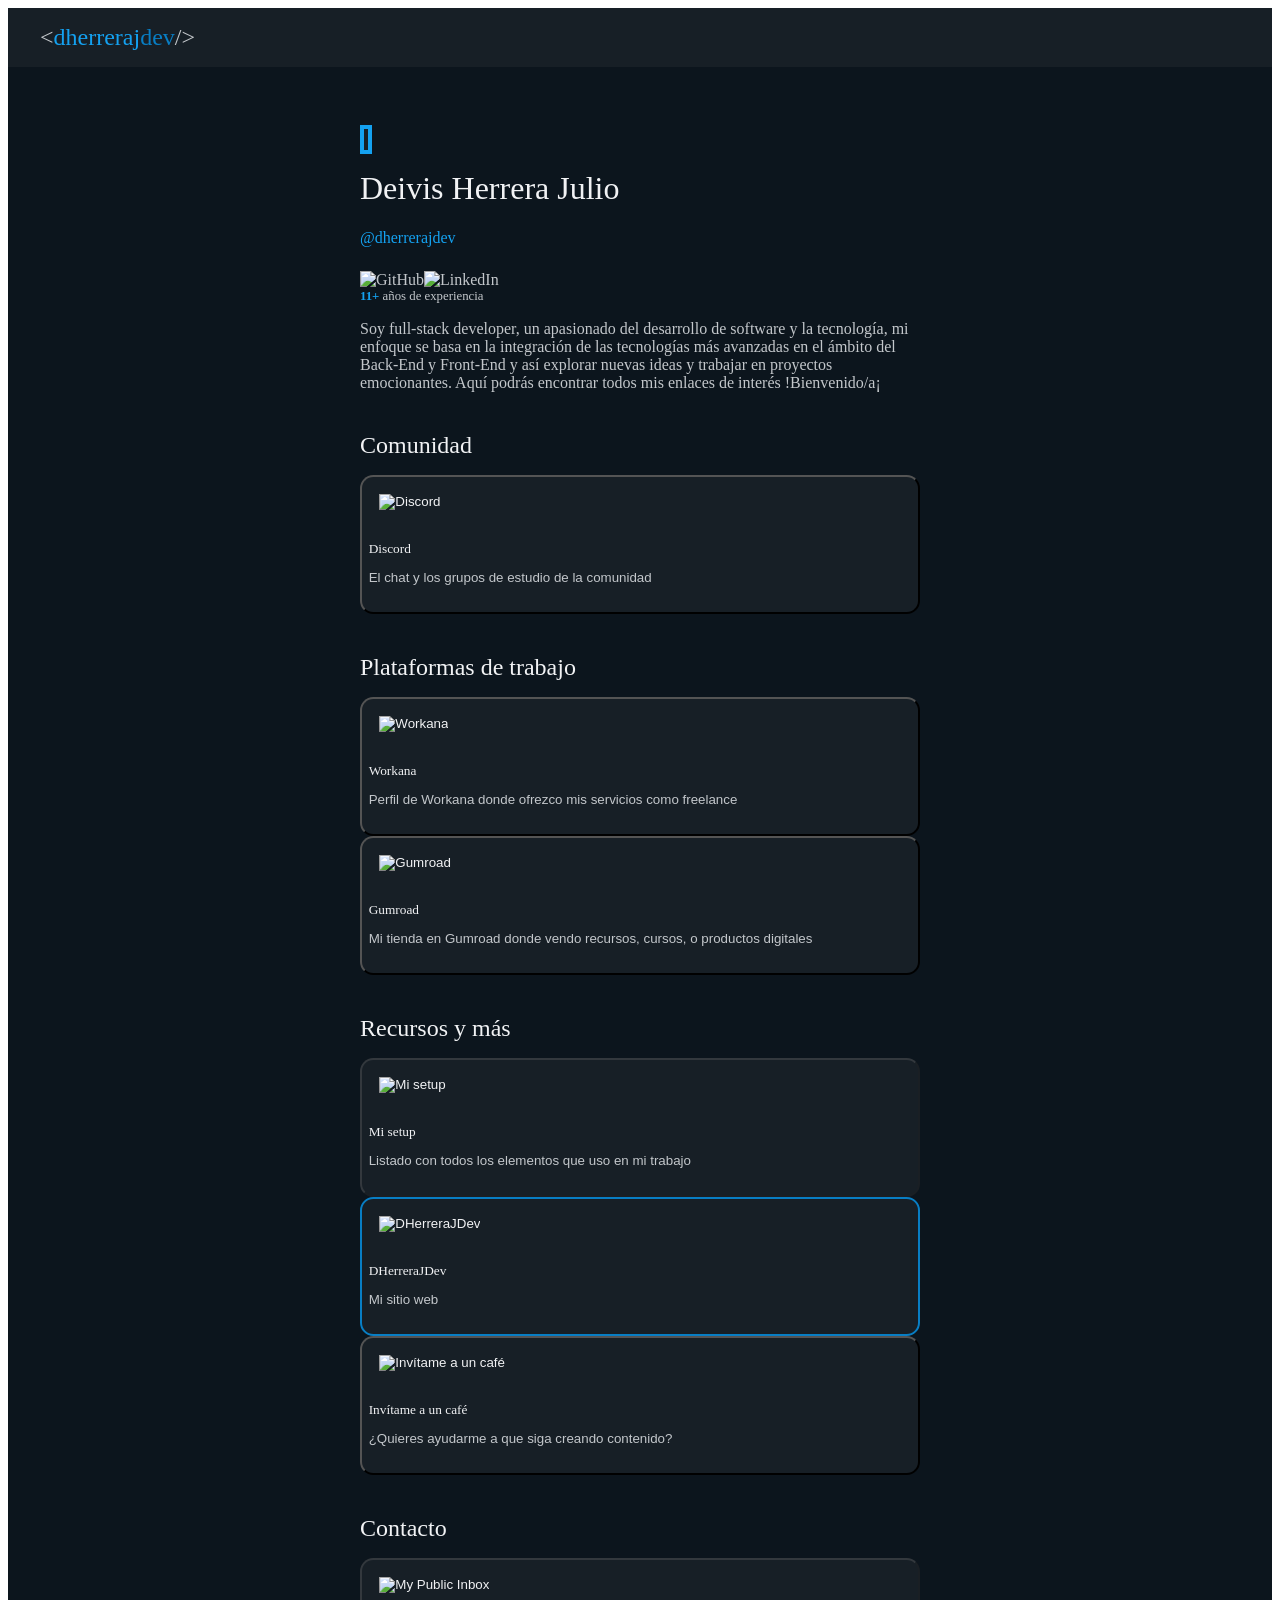
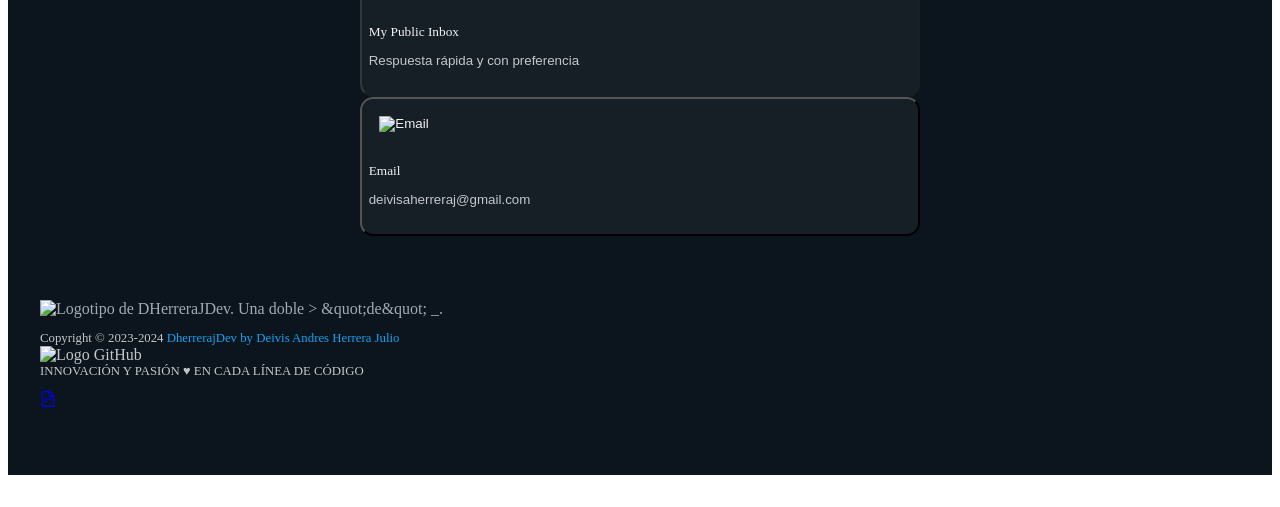
==== commit 645fef1d: "Update static build" ====
--- a/website_frontend/public/index.html
+++ b/website_frontend/public/index.html
@@ -1,6 +1,6 @@
-<!DOCTYPE html><html lang="en"><head><meta charSet="utf-8"/><meta name="viewport" content="width=device-width"/><title>DHerreraJDev | Desarrollo de software Full-Stack</title><meta content="Hola, mi nombre es Deivis Andres Herrera Julio. Soy ingeniero de software, desarrollador Full-Stack." name="description"/><meta content="https://dherrerajdev.netlify.app/preview.png" property="og:image"/><meta content="DHerreraJDev | Desarrollo de software Full-Stack" name="og:title"/><meta content="Hola, mi nombre es Deivis Andres Herrera Julio. Soy ingeniero de software, desarrollador Full-Stack." name="og:description"/><meta content="website" name="og:type"/><meta content="https://dherrerajdev.netlify.app/preview.png" name="og:image"/><meta content="summary_large_image" name="twitter:card"/><meta content="@dherrerajdev" name="twitter:site"/><meta name="next-head-count" content="11"/><link rel="preload" href="/_next/static/css/84f74ca05b4be2e3.css" as="style" crossorigin=""/><link rel="stylesheet" href="/_next/static/css/84f74ca05b4be2e3.css" crossorigin="" data-n-g=""/><noscript data-n-css=""></noscript><script defer="" crossorigin="" nomodule="" src="/_next/static/chunks/polyfills-c67a75d1b6f99dc8.js"></script><script src="/_next/static/chunks/webpack-21c828b96ad33382.js" defer="" crossorigin=""></script><script src="/_next/static/chunks/framework-bbecb7d54330d002.js" defer="" crossorigin=""></script><script src="/_next/static/chunks/main-d118035c79e44985.js" defer="" crossorigin=""></script><script src="/_next/static/chunks/pages/_app-fae31b36792274a0.js" defer="" crossorigin=""></script><script src="/_next/static/chunks/988-1ddf0307218ed49e.js" defer="" crossorigin=""></script><script src="/_next/static/chunks/974-a6c0d066be3f5690.js" defer="" crossorigin=""></script><script src="/_next/static/chunks/pages/index-fea27c269f24fb5e.js" defer="" crossorigin=""></script><script src="/_next/static/lUtCrWDeVaxfx_yTJP8kV/_buildManifest.js" defer="" crossorigin=""></script><script src="/_next/static/lUtCrWDeVaxfx_yTJP8kV/_ssgManifest.js" defer="" crossorigin=""></script></head><body><div id="__next"><script>!function(){try{var d=document.documentElement,c=d.classList;c.remove('light','dark');var e=localStorage.getItem('theme');if('system'===e||(!e&&true)){var t='(prefers-color-scheme: dark)',m=window.matchMedia(t);if(m.media!==t||m.matches){d.style.colorScheme = 'dark';c.add('dark')}else{d.style.colorScheme = 'light';c.add('light')}}else if(e){c.add(e|| '')}if(e==='light'||e==='dark')d.style.colorScheme=e}catch(e){}}()</script><style data-emotion="css sc79js">.css-sc79js{font-family:Poppins;--default-font-family:Poppins;font-weight:300;background-color:#0C151D;}</style><div data-is-root-theme="true" data-accent-color="blue" data-gray-color="slate" data-has-background="true" data-panel-background="translucent" data-radius="medium" data-scaling="100%" class="radix-themes css-sc79js"><style data-emotion="css 17rg0dp">.css-17rg0dp{position:fixed;width:100vw;height:0;}</style><div title="Connection Error: " class="css-17rg0dp"></div><div class="rt-Box"><style data-emotion="css 1q0523c">.css-1q0523c{position:-webkit-sticky;position:sticky;background:#171F26;-webkit-padding-start:2em;padding-inline-start:2em;-webkit-padding-end:2em;padding-inline-end:2em;padding-top:1em;padding-bottom:1em;z-index:999;top:0;}</style><div class="rt-Flex rt-r-fd-row rt-r-ai-start rt-r-gap-3 rx-Stack css-1q0523c"><style data-emotion="css dnhmkb">.css-dnhmkb{color:#C3C7CB;-webkit-text-decoration:none;text-decoration:none;}.css-dnhmkb:hover{color:var(--accent-8);}</style><a data-accent-color="" class="rt-Text rt-reset rt-Link rt-underline-auto css-dnhmkb" href="/"><style data-emotion="css fofudo">.css-fofudo{font-family:Comfortaa;--default-font-family:Comfortaa;font-weight:500;font-size:1.5em;}</style><div class="rt-Box css-fofudo"><style data-emotion="css 59bou0">.css-59bou0{color:#C3C7CB;}</style><span class="rt-Text css-59bou0">&lt;</span><style data-emotion="css 9psg8f">.css-9psg8f{color:#14A1F0;}</style><span class="rt-Text css-9psg8f">dherreraj</span><style data-emotion="css 1sjv5kl">.css-1sjv5kl{color:#087ec4;}</style><span class="rt-Text css-1sjv5kl">dev</span><span class="rt-Text css-59bou0">/&gt;</span></div></a></div><style data-emotion="css gmuwbf">.css-gmuwbf{display:-webkit-box;display:-webkit-flex;display:-ms-flexbox;display:flex;-webkit-align-items:center;-webkit-box-align:center;-ms-flex-align:center;align-items:center;-webkit-box-pack:center;-ms-flex-pack:center;-webkit-justify-content:center;justify-content:center;}</style><div class="rt-Flex css-gmuwbf"><style data-emotion="css 148jbwi">.css-148jbwi{max-width:560px;width:100%;margin-top:2em;margin-bottom:2em;padding:2em;}</style><div class="rt-Flex rt-r-fd-column rt-r-ai-start rt-r-gap-3 rx-Stack css-148jbwi"><style data-emotion="css nq6uik">.css-nq6uik{width:100%;-webkit-align-items:start;-webkit-box-align:start;-ms-flex-align:start;align-items:start;}</style><div class="rt-Flex rt-r-fd-column rt-r-ai-start rt-r-gap-6 rx-Stack css-nq6uik"><div class="rt-Flex rt-r-fd-row rt-r-ai-end rt-r-gap-4 rx-Stack"><style data-emotion="css 79elbk">.css-79elbk{position:relative;}</style><div class="rt-Box css-79elbk"><style data-emotion="css 1bd16kw">.css-1bd16kw{name:Deivis Herrera;color:#C3C7CB;background:#171F26;padding:2px;border:4px solid #14A1F0;}</style><span data-accent-color="" data-radius="full" class="rt-reset rt-AvatarRoot rt-r-size-7 rt-variant-soft css-1bd16kw"><span class="rt-AvatarFallback"></span></span></div><style data-emotion="css thqn8b">.css-thqn8b{-webkit-align-items:start;-webkit-box-align:start;-ms-flex-align:start;align-items:start;}</style><div class="rt-Flex rt-r-fd-column rt-r-ai-start rt-r-gap-0 rx-Stack css-thqn8b"><style data-emotion="css 4a056u">.css-4a056u{color:#F1F2F4;font-family:Poppins;--default-font-family:Poppins;font-weight:500;}</style><h1 class="rt-Heading rt-r-size-6 css-4a056u">Deivis Herrera Julio</h1><style data-emotion="css zn1bd">.css-zn1bd{margin-top:0px!important;color:#14A1F0;}</style><p class="rt-Text css-zn1bd">@dherrerajdev</p><style data-emotion="css 1w0dj62">.css-1w0dj62{padding-top:0.5em;}</style><div class="rt-Flex rt-r-fd-row rt-r-ai-start rt-r-gap-5 rx-Stack css-1w0dj62"><a data-accent-color="" target="_blank" class="rt-Text rt-reset rt-Link rt-underline-auto css-dnhmkb" href="https://github.com/deivisaherreraj"><style data-emotion="css w9zq5q">.css-w9zq5q{width:1.5em;height:1.5em;}</style><img alt="GitHub" src="/icons/github.svg" class="css-w9zq5q"/></a><a data-accent-color="" target="_blank" class="rt-Text rt-reset rt-Link rt-underline-auto css-dnhmkb" href="https://linkedin.com/in/deivisaherreraj"><img alt="LinkedIn" src="/icons/linkedin.svg" class="css-w9zq5q"/></a></div></div></div><style data-emotion="css 8atqhb">.css-8atqhb{width:100%;}</style><div class="rt-Flex rt-r-fd-column rt-r-ai-start rt-r-gap-6 rx-Stack css-8atqhb"><div class="rt-Flex css-8atqhb"><style data-emotion="css c1ulbh">.css-c1ulbh{font-size:0.8em;color:#C3C7CB;}</style><div class="rt-Box css-c1ulbh"><style data-emotion="css oazraj">.css-oazraj{font-weight:bold;color:#14A1F0;}</style><span class="rt-Text css-oazraj">11+</span> años de experiencia</div></div><div class="rt-Box css-8atqhb"></div><style data-emotion="css 1my9zd5">.css-1my9zd5{font-size:1em;color:#C3C7CB;}</style><p class="rt-Text css-1my9zd5">
+<!DOCTYPE html><html lang="en"><head><meta charSet="utf-8"/><meta name="viewport" content="width=device-width"/><title>DHerreraJDev | Desarrollo de software Full-Stack</title><meta content="Hola, mi nombre es Deivis Andres Herrera Julio. Soy ingeniero de software, desarrollador Full-Stack." name="description"/><meta content="https://dherrerajdev.netlify.app/preview.png" property="og:image"/><meta content="DHerreraJDev | Desarrollo de software Full-Stack" name="og:title"/><meta content="Hola, mi nombre es Deivis Andres Herrera Julio. Soy ingeniero de software, desarrollador Full-Stack." name="og:description"/><meta content="website" name="og:type"/><meta content="https://dherrerajdev.netlify.app/preview.png" name="og:image"/><meta content="summary_large_image" name="twitter:card"/><meta content="@dherrerajdev" name="twitter:site"/><meta name="next-head-count" content="11"/><link rel="preload" href="/_next/static/css/84f74ca05b4be2e3.css" as="style" crossorigin=""/><link rel="stylesheet" href="/_next/static/css/84f74ca05b4be2e3.css" crossorigin="" data-n-g=""/><noscript data-n-css=""></noscript><script defer="" crossorigin="" nomodule="" src="/_next/static/chunks/polyfills-c67a75d1b6f99dc8.js"></script><script src="/_next/static/chunks/webpack-21c828b96ad33382.js" defer="" crossorigin=""></script><script src="/_next/static/chunks/framework-bbecb7d54330d002.js" defer="" crossorigin=""></script><script src="/_next/static/chunks/main-d118035c79e44985.js" defer="" crossorigin=""></script><script src="/_next/static/chunks/pages/_app-34e4d2fd2e2d411e.js" defer="" crossorigin=""></script><script src="/_next/static/chunks/988-1ddf0307218ed49e.js" defer="" crossorigin=""></script><script src="/_next/static/chunks/974-a6c0d066be3f5690.js" defer="" crossorigin=""></script><script src="/_next/static/chunks/pages/index-17f7eb34c8e9c199.js" defer="" crossorigin=""></script><script src="/_next/static/ASey86gpgLb8eNOu27aRf/_buildManifest.js" defer="" crossorigin=""></script><script src="/_next/static/ASey86gpgLb8eNOu27aRf/_ssgManifest.js" defer="" crossorigin=""></script></head><body><div id="__next"><script>!function(){try{var d=document.documentElement,c=d.classList;c.remove('light','dark');var e=localStorage.getItem('theme');if('system'===e||(!e&&true)){var t='(prefers-color-scheme: dark)',m=window.matchMedia(t);if(m.media!==t||m.matches){d.style.colorScheme = 'dark';c.add('dark')}else{d.style.colorScheme = 'light';c.add('light')}}else if(e){c.add(e|| '')}if(e==='light'||e==='dark')d.style.colorScheme=e}catch(e){}}()</script><style data-emotion="css sc79js">.css-sc79js{font-family:Poppins;--default-font-family:Poppins;font-weight:300;background-color:#0C151D;}</style><div data-is-root-theme="true" data-accent-color="blue" data-gray-color="slate" data-has-background="true" data-panel-background="translucent" data-radius="medium" data-scaling="100%" class="radix-themes css-sc79js"><style data-emotion="css 17rg0dp">.css-17rg0dp{position:fixed;width:100vw;height:0;}</style><div title="Connection Error: " class="css-17rg0dp"></div><div class="rt-Box"><style data-emotion="css 1q0523c">.css-1q0523c{position:-webkit-sticky;position:sticky;background:#171F26;-webkit-padding-start:2em;padding-inline-start:2em;-webkit-padding-end:2em;padding-inline-end:2em;padding-top:1em;padding-bottom:1em;z-index:999;top:0;}</style><div class="rt-Flex rt-r-fd-row rt-r-ai-start rt-r-gap-3 rx-Stack css-1q0523c"><style data-emotion="css dnhmkb">.css-dnhmkb{color:#C3C7CB;-webkit-text-decoration:none;text-decoration:none;}.css-dnhmkb:hover{color:var(--accent-8);}</style><a data-accent-color="" class="rt-Text rt-reset rt-Link rt-underline-auto css-dnhmkb" href="/"><style data-emotion="css fofudo">.css-fofudo{font-family:Comfortaa;--default-font-family:Comfortaa;font-weight:500;font-size:1.5em;}</style><div class="rt-Box css-fofudo"><style data-emotion="css 59bou0">.css-59bou0{color:#C3C7CB;}</style><span class="rt-Text css-59bou0">&lt;</span><style data-emotion="css 9psg8f">.css-9psg8f{color:#14A1F0;}</style><span class="rt-Text css-9psg8f">dherreraj</span><style data-emotion="css 1sjv5kl">.css-1sjv5kl{color:#087ec4;}</style><span class="rt-Text css-1sjv5kl">dev</span><span class="rt-Text css-59bou0">/&gt;</span></div></a></div><style data-emotion="css gmuwbf">.css-gmuwbf{display:-webkit-box;display:-webkit-flex;display:-ms-flexbox;display:flex;-webkit-align-items:center;-webkit-box-align:center;-ms-flex-align:center;align-items:center;-webkit-box-pack:center;-ms-flex-pack:center;-webkit-justify-content:center;justify-content:center;}</style><div class="rt-Flex css-gmuwbf"><style data-emotion="css 148jbwi">.css-148jbwi{max-width:560px;width:100%;margin-top:2em;margin-bottom:2em;padding:2em;}</style><div class="rt-Flex rt-r-fd-column rt-r-ai-start rt-r-gap-3 rx-Stack css-148jbwi"><style data-emotion="css nq6uik">.css-nq6uik{width:100%;-webkit-align-items:start;-webkit-box-align:start;-ms-flex-align:start;align-items:start;}</style><div class="rt-Flex rt-r-fd-column rt-r-ai-start rt-r-gap-6 rx-Stack css-nq6uik"><div class="rt-Flex rt-r-fd-row rt-r-ai-end rt-r-gap-4 rx-Stack"><style data-emotion="css 79elbk">.css-79elbk{position:relative;}</style><div class="rt-Box css-79elbk"><style data-emotion="css 1bd16kw">.css-1bd16kw{name:Deivis Herrera;color:#C3C7CB;background:#171F26;padding:2px;border:4px solid #14A1F0;}</style><span data-accent-color="" data-radius="full" class="rt-reset rt-AvatarRoot rt-r-size-7 rt-variant-soft css-1bd16kw"><span class="rt-AvatarFallback"></span></span></div><style data-emotion="css thqn8b">.css-thqn8b{-webkit-align-items:start;-webkit-box-align:start;-ms-flex-align:start;align-items:start;}</style><div class="rt-Flex rt-r-fd-column rt-r-ai-start rt-r-gap-0 rx-Stack css-thqn8b"><style data-emotion="css 4a056u">.css-4a056u{color:#F1F2F4;font-family:Poppins;--default-font-family:Poppins;font-weight:500;}</style><h1 class="rt-Heading rt-r-size-6 css-4a056u">Deivis Herrera Julio</h1><style data-emotion="css zn1bd">.css-zn1bd{margin-top:0px!important;color:#14A1F0;}</style><p class="rt-Text css-zn1bd">@dherrerajdev</p><style data-emotion="css 1w0dj62">.css-1w0dj62{padding-top:0.5em;}</style><div class="rt-Flex rt-r-fd-row rt-r-ai-start rt-r-gap-5 rx-Stack css-1w0dj62"><a data-accent-color="" target="_blank" class="rt-Text rt-reset rt-Link rt-underline-auto css-dnhmkb" href="https://github.com/deivisaherreraj"><style data-emotion="css w9zq5q">.css-w9zq5q{width:1.5em;height:1.5em;}</style><img alt="GitHub" src="/icons/github.svg" class="css-w9zq5q"/></a><a data-accent-color="" target="_blank" class="rt-Text rt-reset rt-Link rt-underline-auto css-dnhmkb" href="https://linkedin.com/in/deivisaherreraj"><img alt="LinkedIn" src="/icons/linkedin.svg" class="css-w9zq5q"/></a></div></div></div><style data-emotion="css 8atqhb">.css-8atqhb{width:100%;}</style><div class="rt-Flex rt-r-fd-column rt-r-ai-start rt-r-gap-6 rx-Stack css-8atqhb"><div class="rt-Flex css-8atqhb"><style data-emotion="css c1ulbh">.css-c1ulbh{font-size:0.8em;color:#C3C7CB;}</style><div class="rt-Box css-c1ulbh"><style data-emotion="css oazraj">.css-oazraj{font-weight:bold;color:#14A1F0;}</style><span class="rt-Text css-oazraj">11+</span> años de experiencia</div></div><div class="rt-Box css-8atqhb"></div><style data-emotion="css 1my9zd5">.css-1my9zd5{font-size:1em;color:#C3C7CB;}</style><p class="rt-Text css-1my9zd5">
                     Soy full-stack developer, un apasionado del desarrollo de software y la tecnología, 
                     mi enfoque se basa en la integración de las tecnologías 
                     más avanzadas en el ámbito del Back-End y Front-End y así explorar nuevas ideas y trabajar en proyectos emocionantes. 
                     Aquí podrás encontrar todos mis enlaces de interés !Bienvenido/a¡
-                    </p></div></div><div class="rt-Flex rt-r-fd-column rt-r-ai-start rt-r-gap-4 rx-Stack css-8atqhb"><style data-emotion="css o2e2fi">.css-o2e2fi{color:#F1F2F4;font-family:Poppins;--default-font-family:Poppins;font-weight:500;width:100%;padding-top:1em;font-size:1.5em;}</style><h1 class="rt-Heading rt-r-size-6 css-o2e2fi">Comunidad</h1><style data-emotion="css c6d3ix">.css-c6d3ix{width:100%;height:100%;padding:0.5em;border-radius:1em;color:#F1F2F4;background-color:#171F26;white-space:normal;text-align:start;--cursor-button:pointer;border:0px solid None;}.css-c6d3ix:hover{background-color:#087ec4;}</style><button data-accent-color="" class="rt-reset rt-BaseButton rt-r-size-2 rt-variant-solid rt-Button css-c6d3ix"><div class="rt-Flex rt-r-fd-row rt-r-ai-center rt-r-gap-3 rx-Stack css-8atqhb"><style data-emotion="css 1mcw9e8">.css-1mcw9e8{width:1.5em;height:1.5em;margin:0.8em;}</style><img alt="Discord" src="/icons/discord.svg" class="css-1mcw9e8"/><style data-emotion="css gr0wjc">.css-gr0wjc{-webkit-align-items:start;-webkit-box-align:start;-ms-flex-align:start;align-items:start;padding-top:0.5em;padding-bottom:0.5em;padding-right:0.5em;}</style><div class="rt-Flex rt-r-fd-column rt-r-ai-start rt-r-gap-1 rx-Stack css-gr0wjc"><style data-emotion="css fvnuyu">.css-fvnuyu{font-family:Poppins;--default-font-family:Poppins;font-weight:500;color:#F1F2F4;}</style><p class="rt-Text rt-r-size-3 css-fvnuyu">Discord</p><style data-emotion="css hq36hp">.css-hq36hp{font-weight:300;color:#C3C7CB;}</style><p class="rt-Text rt-r-size-1 css-hq36hp">El chat y los grupos de estudio de la comunidad</p></div></div></button><h1 class="rt-Heading rt-r-size-6 css-o2e2fi">Plataformas de trabajo</h1><button data-accent-color="" class="rt-reset rt-BaseButton rt-r-size-2 rt-variant-solid rt-Button css-c6d3ix"><div class="rt-Flex rt-r-fd-row rt-r-ai-center rt-r-gap-3 rx-Stack css-8atqhb"><img alt="Workana" src="/icons/freelancer.svg" class="css-1mcw9e8"/><div class="rt-Flex rt-r-fd-column rt-r-ai-start rt-r-gap-1 rx-Stack css-gr0wjc"><p class="rt-Text rt-r-size-3 css-fvnuyu">Workana</p><p class="rt-Text rt-r-size-1 css-hq36hp">Perfil de Workana donde ofrezco mis servicios como freelance</p></div></div></button><button data-accent-color="" class="rt-reset rt-BaseButton rt-r-size-2 rt-variant-solid rt-Button css-c6d3ix"><div class="rt-Flex rt-r-fd-row rt-r-ai-center rt-r-gap-3 rx-Stack css-8atqhb"><img alt="Gumroad" src="/icons/gumroad.svg" class="css-1mcw9e8"/><div class="rt-Flex rt-r-fd-column rt-r-ai-start rt-r-gap-1 rx-Stack css-gr0wjc"><p class="rt-Text rt-r-size-3 css-fvnuyu">Gumroad</p><p class="rt-Text rt-r-size-1 css-hq36hp">Mi tienda en Gumroad donde vendo recursos, cursos, o productos digitales</p></div></div></button><h1 class="rt-Heading rt-r-size-6 css-o2e2fi">Recursos y más</h1><button data-disabled="true" data-accent-color="" class="rt-reset rt-BaseButton rt-r-size-2 rt-variant-solid rt-Button css-c6d3ix" disabled=""><div class="rt-Flex rt-r-fd-row rt-r-ai-center rt-r-gap-3 rx-Stack css-8atqhb"><img alt="Mi setup" src="/icons/setup.svg" class="css-1mcw9e8"/><div class="rt-Flex rt-r-fd-column rt-r-ai-start rt-r-gap-1 rx-Stack css-gr0wjc"><p class="rt-Text rt-r-size-3 css-fvnuyu">Mi setup</p><p class="rt-Text rt-r-size-1 css-hq36hp">Listado con todos los elementos que uso en mi trabajo</p></div></div></button><style data-emotion="css uw1vuf">.css-uw1vuf{width:100%;height:100%;padding:0.5em;border-radius:1em;color:#F1F2F4;background-color:#171F26;white-space:normal;text-align:start;--cursor-button:pointer;border:2px solid #087ec4;}.css-uw1vuf:hover{background-color:#087ec4;}</style><button data-accent-color="" class="rt-reset rt-BaseButton rt-r-size-2 rt-variant-solid rt-Button css-uw1vuf"><div class="rt-Flex rt-r-fd-row rt-r-ai-center rt-r-gap-3 rx-Stack css-8atqhb"><img alt="DHerreraJDev" src="/icons/developer.svg" class="css-1mcw9e8"/><div class="rt-Flex rt-r-fd-column rt-r-ai-start rt-r-gap-1 rx-Stack css-gr0wjc"><p class="rt-Text rt-r-size-3 css-fvnuyu">DHerreraJDev</p><p class="rt-Text rt-r-size-1 css-hq36hp">Mi sitio web</p></div></div></button><button data-accent-color="" class="rt-reset rt-BaseButton rt-r-size-2 rt-variant-solid rt-Button css-c6d3ix"><div class="rt-Flex rt-r-fd-row rt-r-ai-center rt-r-gap-3 rx-Stack css-8atqhb"><img alt="Invítame a un café" src="/icons/coffee.svg" class="css-1mcw9e8"/><div class="rt-Flex rt-r-fd-column rt-r-ai-start rt-r-gap-1 rx-Stack css-gr0wjc"><p class="rt-Text rt-r-size-3 css-fvnuyu">Invítame a un café</p><p class="rt-Text rt-r-size-1 css-hq36hp">¿Quieres ayudarme a que siga creando contenido?</p></div></div></button><h1 class="rt-Heading rt-r-size-6 css-o2e2fi">Contacto</h1><button data-disabled="true" data-accent-color="" class="rt-reset rt-BaseButton rt-r-size-2 rt-variant-solid rt-Button css-c6d3ix" disabled=""><div class="rt-Flex rt-r-fd-row rt-r-ai-center rt-r-gap-3 rx-Stack css-8atqhb"><img alt="My Public Inbox" src="/icons/checkemail.svg" class="css-1mcw9e8"/><div class="rt-Flex rt-r-fd-column rt-r-ai-start rt-r-gap-1 rx-Stack css-gr0wjc"><p class="rt-Text rt-r-size-3 css-fvnuyu">My Public Inbox</p><p class="rt-Text rt-r-size-1 css-hq36hp">Respuesta rápida y con preferencia</p></div></div></button><button data-accent-color="" class="rt-reset rt-BaseButton rt-r-size-2 rt-variant-solid rt-Button css-c6d3ix"><div class="rt-Flex rt-r-fd-row rt-r-ai-center rt-r-gap-3 rx-Stack css-8atqhb"><img alt="Email" src="/icons/email.svg" class="css-1mcw9e8"/><div class="rt-Flex rt-r-fd-column rt-r-ai-start rt-r-gap-1 rx-Stack css-gr0wjc"><p class="rt-Text rt-r-size-3 css-fvnuyu">Email</p><p class="rt-Text rt-r-size-1 css-hq36hp">deivisaherreraj@gmail.com</p></div></div></button></div></div></div><style data-emotion="css 8avge2">.css-8avge2{margin-bottom:2em;padding-bottom:4em;-webkit-padding-start:2em;padding-inline-start:2em;-webkit-padding-end:2em;padding-inline-end:2em;color:#A3ABB2;}</style><div class="rt-Flex rt-r-fd-column rt-r-ai-center rt-r-gap-0 rx-Stack css-8avge2"><style data-emotion="css 1tqnkg6">.css-1tqnkg6{height:3.3em;width:6em;}</style><img alt="Logotipo de DHerreraJDev. Una doble &gt; &amp;quot;de&amp;quot; _." src="/logo.png" class="css-1tqnkg6"/><style data-emotion="css plnnb6">.css-plnnb6{color:#C3C7CB;-webkit-text-decoration:none;text-decoration:none;font-size:0.8em;}.css-plnnb6:hover{color:var(--accent-8);}</style><a data-accent-color="" target="_blank" class="rt-Text rt-reset rt-Link rt-underline-auto css-plnnb6" href="https://dherreraj.netlify.app"><style data-emotion="css 1r3i3v1">.css-1r3i3v1{padding-top:1em;color:#C3C7CB;}</style><div class="rt-Box css-1r3i3v1">Copyright © 2023-2024 <span class="rt-Text css-9psg8f">DHerreraJDev by Deivis Andres Herrera Julio</span> v1.</div></a><a data-accent-color="" target="_blank" class="rt-Text rt-reset rt-Link rt-underline-auto css-dnhmkb" href="https://github.com/deivisaherreraj/website"><div class="rt-Flex rt-r-fd-row rt-r-ai-start rt-r-gap-3 rx-Stack"><style data-emotion="css i2zvvy">.css-i2zvvy{height:1.5em;width:1.5em;}</style><img alt="Logo GitHub" src="/icons/github.svg" class="css-i2zvvy"/><style data-emotion="css 1fffwxi">.css-1fffwxi{font-size:0.8em;margin-top:0px!important;color:#C3C7CB;}</style><p class="rt-Text css-1fffwxi">CONSTRUYENDO SOFTWARE CON ♥ DESDE COLOMBIA PARA EL MUNDO.</p></div></a><a href="https://www.buymeacoffee.com/dherrerajdev" target="_blank" class="css-apn68 ant-float-btn ant-float-btn-default ant-float-btn-circle"><span class="ant-badge ant-badge-status css-apn68"><div class="ant-float-btn-body"><div class="ant-float-btn-content"><div class="ant-float-btn-icon"><span role="img" aria-label="file-text" class="anticon anticon-file-text"><svg viewBox="64 64 896 896" focusable="false" data-icon="file-text" width="1em" height="1em" fill="currentColor" aria-hidden="true"><path d="M854.6 288.6L639.4 73.4c-6-6-14.1-9.4-22.6-9.4H192c-17.7 0-32 14.3-32 32v832c0 17.7 14.3 32 32 32h640c17.7 0 32-14.3 32-32V311.3c0-8.5-3.4-16.7-9.4-22.7zM790.2 326H602V137.8L790.2 326zm1.8 562H232V136h302v216a42 42 0 0042 42h216v494zM504 618H320c-4.4 0-8 3.6-8 8v48c0 4.4 3.6 8 8 8h184c4.4 0 8-3.6 8-8v-48c0-4.4-3.6-8-8-8zM312 490v48c0 4.4 3.6 8 8 8h384c4.4 0 8-3.6 8-8v-48c0-4.4-3.6-8-8-8H320c-4.4 0-8 3.6-8 8z"></path></svg></span></div></div></div><sup data-show="true" style="background:#14A1F0" class="ant-scroll-number ant-badge-dot"></sup></span></a></div></div></div></div><script id="__NEXT_DATA__" type="application/json" crossorigin="">{"props":{"pageProps":{}},"page":"/","query":{},"buildId":"lUtCrWDeVaxfx_yTJP8kV","nextExport":true,"autoExport":true,"isFallback":false,"scriptLoader":[{"src":"https://www.googletagmanager.com/gtag/js?id=G-T3G0762RZV","strategy":"afterInteractive"},{"strategy":"afterInteractive","children":"\n            window.dataLayer = window.dataLayer || [];\n            function gtag(){dataLayer.push(arguments);}\n            gtag('js', new Date());\n            gtag('config', 'G-T3G0762RZV');\n            "}]}</script></body></html>+                    </p></div></div><div class="rt-Flex rt-r-fd-column rt-r-ai-start rt-r-gap-4 rx-Stack css-8atqhb"><style data-emotion="css o2e2fi">.css-o2e2fi{color:#F1F2F4;font-family:Poppins;--default-font-family:Poppins;font-weight:500;width:100%;padding-top:1em;font-size:1.5em;}</style><h1 class="rt-Heading rt-r-size-6 css-o2e2fi">Comunidad</h1><style data-emotion="css c6d3ix">.css-c6d3ix{width:100%;height:100%;padding:0.5em;border-radius:1em;color:#F1F2F4;background-color:#171F26;white-space:normal;text-align:start;--cursor-button:pointer;border:0px solid None;}.css-c6d3ix:hover{background-color:#087ec4;}</style><button data-accent-color="" class="rt-reset rt-BaseButton rt-r-size-2 rt-variant-solid rt-Button css-c6d3ix"><div class="rt-Flex rt-r-fd-row rt-r-ai-center rt-r-gap-3 rx-Stack css-8atqhb"><style data-emotion="css 1mcw9e8">.css-1mcw9e8{width:1.5em;height:1.5em;margin:0.8em;}</style><img alt="Discord" src="/icons/discord.svg" class="css-1mcw9e8"/><style data-emotion="css gr0wjc">.css-gr0wjc{-webkit-align-items:start;-webkit-box-align:start;-ms-flex-align:start;align-items:start;padding-top:0.5em;padding-bottom:0.5em;padding-right:0.5em;}</style><div class="rt-Flex rt-r-fd-column rt-r-ai-start rt-r-gap-1 rx-Stack css-gr0wjc"><style data-emotion="css fvnuyu">.css-fvnuyu{font-family:Poppins;--default-font-family:Poppins;font-weight:500;color:#F1F2F4;}</style><p class="rt-Text rt-r-size-3 css-fvnuyu">Discord</p><style data-emotion="css hq36hp">.css-hq36hp{font-weight:300;color:#C3C7CB;}</style><p class="rt-Text rt-r-size-1 css-hq36hp">El chat y los grupos de estudio de la comunidad</p></div></div></button><h1 class="rt-Heading rt-r-size-6 css-o2e2fi">Plataformas de trabajo</h1><button data-accent-color="" class="rt-reset rt-BaseButton rt-r-size-2 rt-variant-solid rt-Button css-c6d3ix"><div class="rt-Flex rt-r-fd-row rt-r-ai-center rt-r-gap-3 rx-Stack css-8atqhb"><img alt="Workana" src="/icons/freelancer.svg" class="css-1mcw9e8"/><div class="rt-Flex rt-r-fd-column rt-r-ai-start rt-r-gap-1 rx-Stack css-gr0wjc"><p class="rt-Text rt-r-size-3 css-fvnuyu">Workana</p><p class="rt-Text rt-r-size-1 css-hq36hp">Perfil de Workana donde ofrezco mis servicios como freelance</p></div></div></button><button data-accent-color="" class="rt-reset rt-BaseButton rt-r-size-2 rt-variant-solid rt-Button css-c6d3ix"><div class="rt-Flex rt-r-fd-row rt-r-ai-center rt-r-gap-3 rx-Stack css-8atqhb"><img alt="Gumroad" src="/icons/gumroad.svg" class="css-1mcw9e8"/><div class="rt-Flex rt-r-fd-column rt-r-ai-start rt-r-gap-1 rx-Stack css-gr0wjc"><p class="rt-Text rt-r-size-3 css-fvnuyu">Gumroad</p><p class="rt-Text rt-r-size-1 css-hq36hp">Mi tienda en Gumroad donde vendo recursos, cursos, o productos digitales</p></div></div></button><h1 class="rt-Heading rt-r-size-6 css-o2e2fi">Recursos y más</h1><button data-disabled="true" data-accent-color="" class="rt-reset rt-BaseButton rt-r-size-2 rt-variant-solid rt-Button css-c6d3ix" disabled=""><div class="rt-Flex rt-r-fd-row rt-r-ai-center rt-r-gap-3 rx-Stack css-8atqhb"><img alt="Mi setup" src="/icons/setup.svg" class="css-1mcw9e8"/><div class="rt-Flex rt-r-fd-column rt-r-ai-start rt-r-gap-1 rx-Stack css-gr0wjc"><p class="rt-Text rt-r-size-3 css-fvnuyu">Mi setup</p><p class="rt-Text rt-r-size-1 css-hq36hp">Listado con todos los elementos que uso en mi trabajo</p></div></div></button><style data-emotion="css uw1vuf">.css-uw1vuf{width:100%;height:100%;padding:0.5em;border-radius:1em;color:#F1F2F4;background-color:#171F26;white-space:normal;text-align:start;--cursor-button:pointer;border:2px solid #087ec4;}.css-uw1vuf:hover{background-color:#087ec4;}</style><button data-accent-color="" class="rt-reset rt-BaseButton rt-r-size-2 rt-variant-solid rt-Button css-uw1vuf"><div class="rt-Flex rt-r-fd-row rt-r-ai-center rt-r-gap-3 rx-Stack css-8atqhb"><img alt="DHerreraJDev" src="/icons/developer.svg" class="css-1mcw9e8"/><div class="rt-Flex rt-r-fd-column rt-r-ai-start rt-r-gap-1 rx-Stack css-gr0wjc"><p class="rt-Text rt-r-size-3 css-fvnuyu">DHerreraJDev</p><p class="rt-Text rt-r-size-1 css-hq36hp">Mi sitio web</p></div></div></button><button data-accent-color="" class="rt-reset rt-BaseButton rt-r-size-2 rt-variant-solid rt-Button css-c6d3ix"><div class="rt-Flex rt-r-fd-row rt-r-ai-center rt-r-gap-3 rx-Stack css-8atqhb"><img alt="Invítame a un café" src="/icons/coffee.svg" class="css-1mcw9e8"/><div class="rt-Flex rt-r-fd-column rt-r-ai-start rt-r-gap-1 rx-Stack css-gr0wjc"><p class="rt-Text rt-r-size-3 css-fvnuyu">Invítame a un café</p><p class="rt-Text rt-r-size-1 css-hq36hp">¿Quieres ayudarme a que siga creando contenido?</p></div></div></button><h1 class="rt-Heading rt-r-size-6 css-o2e2fi">Contacto</h1><button data-disabled="true" data-accent-color="" class="rt-reset rt-BaseButton rt-r-size-2 rt-variant-solid rt-Button css-c6d3ix" disabled=""><div class="rt-Flex rt-r-fd-row rt-r-ai-center rt-r-gap-3 rx-Stack css-8atqhb"><img alt="My Public Inbox" src="/icons/checkemail.svg" class="css-1mcw9e8"/><div class="rt-Flex rt-r-fd-column rt-r-ai-start rt-r-gap-1 rx-Stack css-gr0wjc"><p class="rt-Text rt-r-size-3 css-fvnuyu">My Public Inbox</p><p class="rt-Text rt-r-size-1 css-hq36hp">Respuesta rápida y con preferencia</p></div></div></button><button data-accent-color="" class="rt-reset rt-BaseButton rt-r-size-2 rt-variant-solid rt-Button css-c6d3ix"><div class="rt-Flex rt-r-fd-row rt-r-ai-center rt-r-gap-3 rx-Stack css-8atqhb"><img alt="Email" src="/icons/email.svg" class="css-1mcw9e8"/><div class="rt-Flex rt-r-fd-column rt-r-ai-start rt-r-gap-1 rx-Stack css-gr0wjc"><p class="rt-Text rt-r-size-3 css-fvnuyu">Email</p><p class="rt-Text rt-r-size-1 css-hq36hp">deivisaherreraj@gmail.com</p></div></div></button></div></div></div><style data-emotion="css 8avge2">.css-8avge2{margin-bottom:2em;padding-bottom:4em;-webkit-padding-start:2em;padding-inline-start:2em;-webkit-padding-end:2em;padding-inline-end:2em;color:#A3ABB2;}</style><div class="rt-Flex rt-r-fd-column rt-r-ai-center rt-r-gap-0 rx-Stack css-8avge2"><style data-emotion="css 1tqnkg6">.css-1tqnkg6{height:3.3em;width:6em;}</style><img alt="Logotipo de DHerreraJDev. Una doble &gt; &amp;quot;de&amp;quot; _." src="/logo.png" class="css-1tqnkg6"/><style data-emotion="css plnnb6">.css-plnnb6{color:#C3C7CB;-webkit-text-decoration:none;text-decoration:none;font-size:0.8em;}.css-plnnb6:hover{color:var(--accent-8);}</style><a data-accent-color="" target="_blank" class="rt-Text rt-reset rt-Link rt-underline-auto css-plnnb6" href="https://dherreraj.netlify.app"><style data-emotion="css 1r3i3v1">.css-1r3i3v1{padding-top:1em;color:#C3C7CB;}</style><div class="rt-Box css-1r3i3v1">Copyright © 2023-2024 <span class="rt-Text css-9psg8f">DherrerajDev by Deivis Andres Herrera Julio</span></div></a><a data-accent-color="" target="_blank" class="rt-Text rt-reset rt-Link rt-underline-auto css-dnhmkb" href="https://github.com/deivisaherreraj/website"><div class="rt-Flex rt-r-fd-row rt-r-ai-start rt-r-gap-3 rx-Stack"><style data-emotion="css i2zvvy">.css-i2zvvy{height:1.5em;width:1.5em;}</style><img alt="Logo GitHub" src="/icons/github.svg" class="css-i2zvvy"/><style data-emotion="css 1fffwxi">.css-1fffwxi{font-size:0.8em;margin-top:0px!important;color:#C3C7CB;}</style><p class="rt-Text css-1fffwxi">INNOVACIÓN Y PASIÓN ♥ EN CADA LÍNEA DE CÓDIGO</p></div></a><a href="https://www.buymeacoffee.com/dherrerajdev" target="_blank" class="css-apn68 ant-float-btn ant-float-btn-default ant-float-btn-circle"><span class="ant-badge ant-badge-status css-apn68"><div class="ant-float-btn-body"><div class="ant-float-btn-content"><div class="ant-float-btn-icon"><span role="img" aria-label="file-text" class="anticon anticon-file-text"><svg viewBox="64 64 896 896" focusable="false" data-icon="file-text" width="1em" height="1em" fill="currentColor" aria-hidden="true"><path d="M854.6 288.6L639.4 73.4c-6-6-14.1-9.4-22.6-9.4H192c-17.7 0-32 14.3-32 32v832c0 17.7 14.3 32 32 32h640c17.7 0 32-14.3 32-32V311.3c0-8.5-3.4-16.7-9.4-22.7zM790.2 326H602V137.8L790.2 326zm1.8 562H232V136h302v216a42 42 0 0042 42h216v494zM504 618H320c-4.4 0-8 3.6-8 8v48c0 4.4 3.6 8 8 8h184c4.4 0 8-3.6 8-8v-48c0-4.4-3.6-8-8-8zM312 490v48c0 4.4 3.6 8 8 8h384c4.4 0 8-3.6 8-8v-48c0-4.4-3.6-8-8-8H320c-4.4 0-8 3.6-8 8z"></path></svg></span></div></div></div><sup data-show="true" style="background:#14A1F0" class="ant-scroll-number ant-badge-dot"></sup></span></a></div></div></div></div><script id="__NEXT_DATA__" type="application/json" crossorigin="">{"props":{"pageProps":{}},"page":"/","query":{},"buildId":"ASey86gpgLb8eNOu27aRf","nextExport":true,"autoExport":true,"isFallback":false,"scriptLoader":[{"src":"https://www.googletagmanager.com/gtag/js?id=G-T3G0762RZV","strategy":"afterInteractive"},{"strategy":"afterInteractive","children":"\n            window.dataLayer = window.dataLayer || [];\n            function gtag(){dataLayer.push(arguments);}\n            gtag('js', new Date());\n            gtag('config', 'G-T3G0762RZV');\n            "}]}</script></body></html>
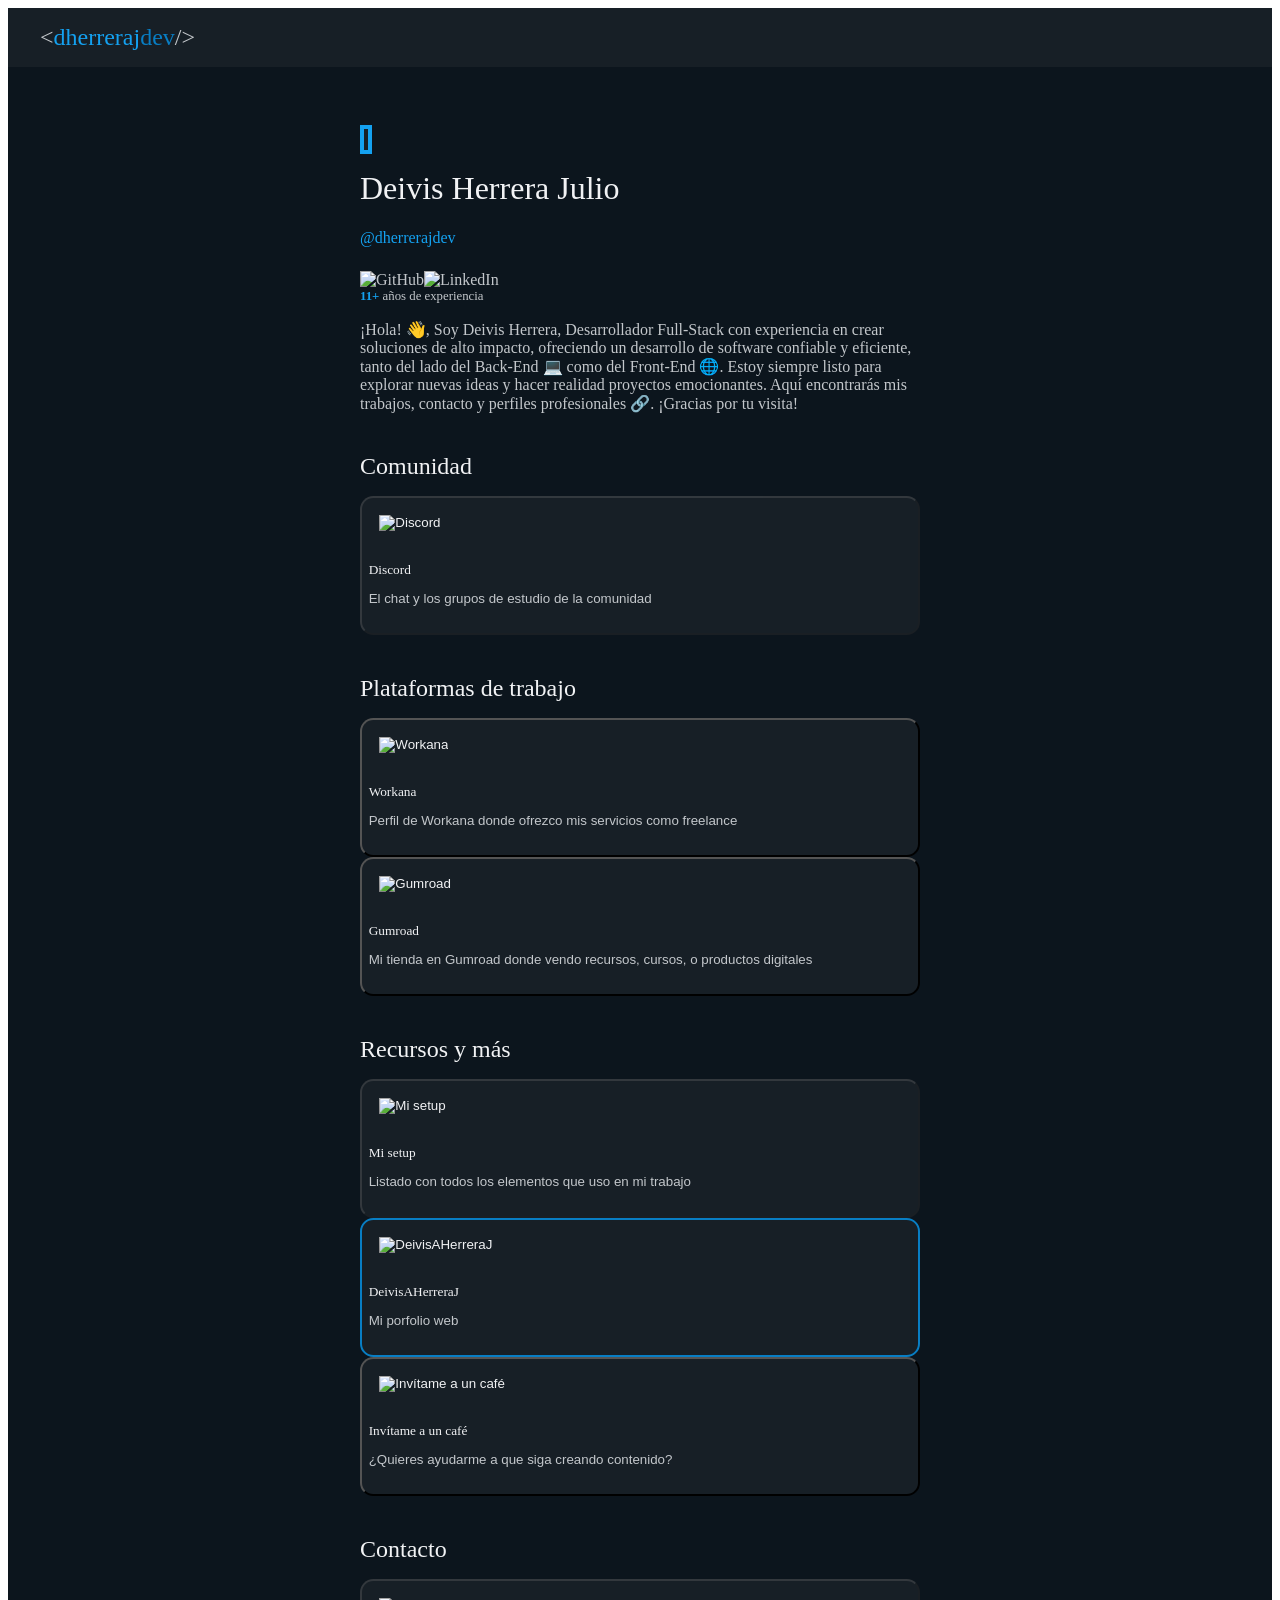
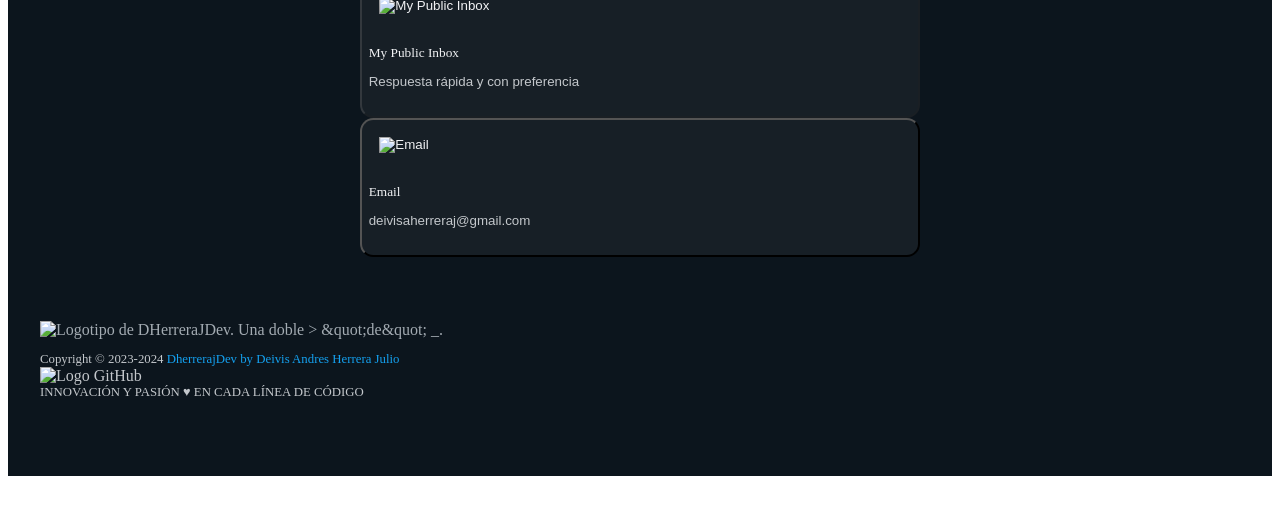
==== commit 1c6b09a3: "Update static build" ====
--- a/website_frontend/public/index.html
+++ b/website_frontend/public/index.html
@@ -1,6 +1,7 @@
-<!DOCTYPE html><html lang="en"><head><meta charSet="utf-8"/><meta name="viewport" content="width=device-width"/><title>DHerreraJDev | Desarrollo de software Full-Stack</title><meta content="Hola, mi nombre es Deivis Andres Herrera Julio. Soy ingeniero de software, desarrollador Full-Stack." name="description"/><meta content="https://dherrerajdev.netlify.app/preview.png" property="og:image"/><meta content="DHerreraJDev | Desarrollo de software Full-Stack" name="og:title"/><meta content="Hola, mi nombre es Deivis Andres Herrera Julio. Soy ingeniero de software, desarrollador Full-Stack." name="og:description"/><meta content="website" name="og:type"/><meta content="https://dherrerajdev.netlify.app/preview.png" name="og:image"/><meta content="summary_large_image" name="twitter:card"/><meta content="@dherrerajdev" name="twitter:site"/><meta name="next-head-count" content="11"/><link rel="preload" href="/_next/static/css/84f74ca05b4be2e3.css" as="style" crossorigin=""/><link rel="stylesheet" href="/_next/static/css/84f74ca05b4be2e3.css" crossorigin="" data-n-g=""/><noscript data-n-css=""></noscript><script defer="" crossorigin="" nomodule="" src="/_next/static/chunks/polyfills-c67a75d1b6f99dc8.js"></script><script src="/_next/static/chunks/webpack-21c828b96ad33382.js" defer="" crossorigin=""></script><script src="/_next/static/chunks/framework-bbecb7d54330d002.js" defer="" crossorigin=""></script><script src="/_next/static/chunks/main-d118035c79e44985.js" defer="" crossorigin=""></script><script src="/_next/static/chunks/pages/_app-34e4d2fd2e2d411e.js" defer="" crossorigin=""></script><script src="/_next/static/chunks/988-1ddf0307218ed49e.js" defer="" crossorigin=""></script><script src="/_next/static/chunks/974-a6c0d066be3f5690.js" defer="" crossorigin=""></script><script src="/_next/static/chunks/pages/index-17f7eb34c8e9c199.js" defer="" crossorigin=""></script><script src="/_next/static/ASey86gpgLb8eNOu27aRf/_buildManifest.js" defer="" crossorigin=""></script><script src="/_next/static/ASey86gpgLb8eNOu27aRf/_ssgManifest.js" defer="" crossorigin=""></script></head><body><div id="__next"><script>!function(){try{var d=document.documentElement,c=d.classList;c.remove('light','dark');var e=localStorage.getItem('theme');if('system'===e||(!e&&true)){var t='(prefers-color-scheme: dark)',m=window.matchMedia(t);if(m.media!==t||m.matches){d.style.colorScheme = 'dark';c.add('dark')}else{d.style.colorScheme = 'light';c.add('light')}}else if(e){c.add(e|| '')}if(e==='light'||e==='dark')d.style.colorScheme=e}catch(e){}}()</script><style data-emotion="css sc79js">.css-sc79js{font-family:Poppins;--default-font-family:Poppins;font-weight:300;background-color:#0C151D;}</style><div data-is-root-theme="true" data-accent-color="blue" data-gray-color="slate" data-has-background="true" data-panel-background="translucent" data-radius="medium" data-scaling="100%" class="radix-themes css-sc79js"><style data-emotion="css 17rg0dp">.css-17rg0dp{position:fixed;width:100vw;height:0;}</style><div title="Connection Error: " class="css-17rg0dp"></div><div class="rt-Box"><style data-emotion="css 1q0523c">.css-1q0523c{position:-webkit-sticky;position:sticky;background:#171F26;-webkit-padding-start:2em;padding-inline-start:2em;-webkit-padding-end:2em;padding-inline-end:2em;padding-top:1em;padding-bottom:1em;z-index:999;top:0;}</style><div class="rt-Flex rt-r-fd-row rt-r-ai-start rt-r-gap-3 rx-Stack css-1q0523c"><style data-emotion="css dnhmkb">.css-dnhmkb{color:#C3C7CB;-webkit-text-decoration:none;text-decoration:none;}.css-dnhmkb:hover{color:var(--accent-8);}</style><a data-accent-color="" class="rt-Text rt-reset rt-Link rt-underline-auto css-dnhmkb" href="/"><style data-emotion="css fofudo">.css-fofudo{font-family:Comfortaa;--default-font-family:Comfortaa;font-weight:500;font-size:1.5em;}</style><div class="rt-Box css-fofudo"><style data-emotion="css 59bou0">.css-59bou0{color:#C3C7CB;}</style><span class="rt-Text css-59bou0">&lt;</span><style data-emotion="css 9psg8f">.css-9psg8f{color:#14A1F0;}</style><span class="rt-Text css-9psg8f">dherreraj</span><style data-emotion="css 1sjv5kl">.css-1sjv5kl{color:#087ec4;}</style><span class="rt-Text css-1sjv5kl">dev</span><span class="rt-Text css-59bou0">/&gt;</span></div></a></div><style data-emotion="css gmuwbf">.css-gmuwbf{display:-webkit-box;display:-webkit-flex;display:-ms-flexbox;display:flex;-webkit-align-items:center;-webkit-box-align:center;-ms-flex-align:center;align-items:center;-webkit-box-pack:center;-ms-flex-pack:center;-webkit-justify-content:center;justify-content:center;}</style><div class="rt-Flex css-gmuwbf"><style data-emotion="css 148jbwi">.css-148jbwi{max-width:560px;width:100%;margin-top:2em;margin-bottom:2em;padding:2em;}</style><div class="rt-Flex rt-r-fd-column rt-r-ai-start rt-r-gap-3 rx-Stack css-148jbwi"><style data-emotion="css nq6uik">.css-nq6uik{width:100%;-webkit-align-items:start;-webkit-box-align:start;-ms-flex-align:start;align-items:start;}</style><div class="rt-Flex rt-r-fd-column rt-r-ai-start rt-r-gap-6 rx-Stack css-nq6uik"><div class="rt-Flex rt-r-fd-row rt-r-ai-end rt-r-gap-4 rx-Stack"><style data-emotion="css 79elbk">.css-79elbk{position:relative;}</style><div class="rt-Box css-79elbk"><style data-emotion="css 1bd16kw">.css-1bd16kw{name:Deivis Herrera;color:#C3C7CB;background:#171F26;padding:2px;border:4px solid #14A1F0;}</style><span data-accent-color="" data-radius="full" class="rt-reset rt-AvatarRoot rt-r-size-7 rt-variant-soft css-1bd16kw"><span class="rt-AvatarFallback"></span></span></div><style data-emotion="css thqn8b">.css-thqn8b{-webkit-align-items:start;-webkit-box-align:start;-ms-flex-align:start;align-items:start;}</style><div class="rt-Flex rt-r-fd-column rt-r-ai-start rt-r-gap-0 rx-Stack css-thqn8b"><style data-emotion="css 4a056u">.css-4a056u{color:#F1F2F4;font-family:Poppins;--default-font-family:Poppins;font-weight:500;}</style><h1 class="rt-Heading rt-r-size-6 css-4a056u">Deivis Herrera Julio</h1><style data-emotion="css zn1bd">.css-zn1bd{margin-top:0px!important;color:#14A1F0;}</style><p class="rt-Text css-zn1bd">@dherrerajdev</p><style data-emotion="css 1w0dj62">.css-1w0dj62{padding-top:0.5em;}</style><div class="rt-Flex rt-r-fd-row rt-r-ai-start rt-r-gap-5 rx-Stack css-1w0dj62"><a data-accent-color="" target="_blank" class="rt-Text rt-reset rt-Link rt-underline-auto css-dnhmkb" href="https://github.com/deivisaherreraj"><style data-emotion="css w9zq5q">.css-w9zq5q{width:1.5em;height:1.5em;}</style><img alt="GitHub" src="/icons/github.svg" class="css-w9zq5q"/></a><a data-accent-color="" target="_blank" class="rt-Text rt-reset rt-Link rt-underline-auto css-dnhmkb" href="https://linkedin.com/in/deivisaherreraj"><img alt="LinkedIn" src="/icons/linkedin.svg" class="css-w9zq5q"/></a></div></div></div><style data-emotion="css 8atqhb">.css-8atqhb{width:100%;}</style><div class="rt-Flex rt-r-fd-column rt-r-ai-start rt-r-gap-6 rx-Stack css-8atqhb"><div class="rt-Flex css-8atqhb"><style data-emotion="css c1ulbh">.css-c1ulbh{font-size:0.8em;color:#C3C7CB;}</style><div class="rt-Box css-c1ulbh"><style data-emotion="css oazraj">.css-oazraj{font-weight:bold;color:#14A1F0;}</style><span class="rt-Text css-oazraj">11+</span> años de experiencia</div></div><div class="rt-Box css-8atqhb"></div><style data-emotion="css 1my9zd5">.css-1my9zd5{font-size:1em;color:#C3C7CB;}</style><p class="rt-Text css-1my9zd5">
-                    Soy full-stack developer, un apasionado del desarrollo de software y la tecnología, 
-                    mi enfoque se basa en la integración de las tecnologías 
-                    más avanzadas en el ámbito del Back-End y Front-End y así explorar nuevas ideas y trabajar en proyectos emocionantes. 
-                    Aquí podrás encontrar todos mis enlaces de interés !Bienvenido/a¡
-                    </p></div></div><div class="rt-Flex rt-r-fd-column rt-r-ai-start rt-r-gap-4 rx-Stack css-8atqhb"><style data-emotion="css o2e2fi">.css-o2e2fi{color:#F1F2F4;font-family:Poppins;--default-font-family:Poppins;font-weight:500;width:100%;padding-top:1em;font-size:1.5em;}</style><h1 class="rt-Heading rt-r-size-6 css-o2e2fi">Comunidad</h1><style data-emotion="css c6d3ix">.css-c6d3ix{width:100%;height:100%;padding:0.5em;border-radius:1em;color:#F1F2F4;background-color:#171F26;white-space:normal;text-align:start;--cursor-button:pointer;border:0px solid None;}.css-c6d3ix:hover{background-color:#087ec4;}</style><button data-accent-color="" class="rt-reset rt-BaseButton rt-r-size-2 rt-variant-solid rt-Button css-c6d3ix"><div class="rt-Flex rt-r-fd-row rt-r-ai-center rt-r-gap-3 rx-Stack css-8atqhb"><style data-emotion="css 1mcw9e8">.css-1mcw9e8{width:1.5em;height:1.5em;margin:0.8em;}</style><img alt="Discord" src="/icons/discord.svg" class="css-1mcw9e8"/><style data-emotion="css gr0wjc">.css-gr0wjc{-webkit-align-items:start;-webkit-box-align:start;-ms-flex-align:start;align-items:start;padding-top:0.5em;padding-bottom:0.5em;padding-right:0.5em;}</style><div class="rt-Flex rt-r-fd-column rt-r-ai-start rt-r-gap-1 rx-Stack css-gr0wjc"><style data-emotion="css fvnuyu">.css-fvnuyu{font-family:Poppins;--default-font-family:Poppins;font-weight:500;color:#F1F2F4;}</style><p class="rt-Text rt-r-size-3 css-fvnuyu">Discord</p><style data-emotion="css hq36hp">.css-hq36hp{font-weight:300;color:#C3C7CB;}</style><p class="rt-Text rt-r-size-1 css-hq36hp">El chat y los grupos de estudio de la comunidad</p></div></div></button><h1 class="rt-Heading rt-r-size-6 css-o2e2fi">Plataformas de trabajo</h1><button data-accent-color="" class="rt-reset rt-BaseButton rt-r-size-2 rt-variant-solid rt-Button css-c6d3ix"><div class="rt-Flex rt-r-fd-row rt-r-ai-center rt-r-gap-3 rx-Stack css-8atqhb"><img alt="Workana" src="/icons/freelancer.svg" class="css-1mcw9e8"/><div class="rt-Flex rt-r-fd-column rt-r-ai-start rt-r-gap-1 rx-Stack css-gr0wjc"><p class="rt-Text rt-r-size-3 css-fvnuyu">Workana</p><p class="rt-Text rt-r-size-1 css-hq36hp">Perfil de Workana donde ofrezco mis servicios como freelance</p></div></div></button><button data-accent-color="" class="rt-reset rt-BaseButton rt-r-size-2 rt-variant-solid rt-Button css-c6d3ix"><div class="rt-Flex rt-r-fd-row rt-r-ai-center rt-r-gap-3 rx-Stack css-8atqhb"><img alt="Gumroad" src="/icons/gumroad.svg" class="css-1mcw9e8"/><div class="rt-Flex rt-r-fd-column rt-r-ai-start rt-r-gap-1 rx-Stack css-gr0wjc"><p class="rt-Text rt-r-size-3 css-fvnuyu">Gumroad</p><p class="rt-Text rt-r-size-1 css-hq36hp">Mi tienda en Gumroad donde vendo recursos, cursos, o productos digitales</p></div></div></button><h1 class="rt-Heading rt-r-size-6 css-o2e2fi">Recursos y más</h1><button data-disabled="true" data-accent-color="" class="rt-reset rt-BaseButton rt-r-size-2 rt-variant-solid rt-Button css-c6d3ix" disabled=""><div class="rt-Flex rt-r-fd-row rt-r-ai-center rt-r-gap-3 rx-Stack css-8atqhb"><img alt="Mi setup" src="/icons/setup.svg" class="css-1mcw9e8"/><div class="rt-Flex rt-r-fd-column rt-r-ai-start rt-r-gap-1 rx-Stack css-gr0wjc"><p class="rt-Text rt-r-size-3 css-fvnuyu">Mi setup</p><p class="rt-Text rt-r-size-1 css-hq36hp">Listado con todos los elementos que uso en mi trabajo</p></div></div></button><style data-emotion="css uw1vuf">.css-uw1vuf{width:100%;height:100%;padding:0.5em;border-radius:1em;color:#F1F2F4;background-color:#171F26;white-space:normal;text-align:start;--cursor-button:pointer;border:2px solid #087ec4;}.css-uw1vuf:hover{background-color:#087ec4;}</style><button data-accent-color="" class="rt-reset rt-BaseButton rt-r-size-2 rt-variant-solid rt-Button css-uw1vuf"><div class="rt-Flex rt-r-fd-row rt-r-ai-center rt-r-gap-3 rx-Stack css-8atqhb"><img alt="DHerreraJDev" src="/icons/developer.svg" class="css-1mcw9e8"/><div class="rt-Flex rt-r-fd-column rt-r-ai-start rt-r-gap-1 rx-Stack css-gr0wjc"><p class="rt-Text rt-r-size-3 css-fvnuyu">DHerreraJDev</p><p class="rt-Text rt-r-size-1 css-hq36hp">Mi sitio web</p></div></div></button><button data-accent-color="" class="rt-reset rt-BaseButton rt-r-size-2 rt-variant-solid rt-Button css-c6d3ix"><div class="rt-Flex rt-r-fd-row rt-r-ai-center rt-r-gap-3 rx-Stack css-8atqhb"><img alt="Invítame a un café" src="/icons/coffee.svg" class="css-1mcw9e8"/><div class="rt-Flex rt-r-fd-column rt-r-ai-start rt-r-gap-1 rx-Stack css-gr0wjc"><p class="rt-Text rt-r-size-3 css-fvnuyu">Invítame a un café</p><p class="rt-Text rt-r-size-1 css-hq36hp">¿Quieres ayudarme a que siga creando contenido?</p></div></div></button><h1 class="rt-Heading rt-r-size-6 css-o2e2fi">Contacto</h1><button data-disabled="true" data-accent-color="" class="rt-reset rt-BaseButton rt-r-size-2 rt-variant-solid rt-Button css-c6d3ix" disabled=""><div class="rt-Flex rt-r-fd-row rt-r-ai-center rt-r-gap-3 rx-Stack css-8atqhb"><img alt="My Public Inbox" src="/icons/checkemail.svg" class="css-1mcw9e8"/><div class="rt-Flex rt-r-fd-column rt-r-ai-start rt-r-gap-1 rx-Stack css-gr0wjc"><p class="rt-Text rt-r-size-3 css-fvnuyu">My Public Inbox</p><p class="rt-Text rt-r-size-1 css-hq36hp">Respuesta rápida y con preferencia</p></div></div></button><button data-accent-color="" class="rt-reset rt-BaseButton rt-r-size-2 rt-variant-solid rt-Button css-c6d3ix"><div class="rt-Flex rt-r-fd-row rt-r-ai-center rt-r-gap-3 rx-Stack css-8atqhb"><img alt="Email" src="/icons/email.svg" class="css-1mcw9e8"/><div class="rt-Flex rt-r-fd-column rt-r-ai-start rt-r-gap-1 rx-Stack css-gr0wjc"><p class="rt-Text rt-r-size-3 css-fvnuyu">Email</p><p class="rt-Text rt-r-size-1 css-hq36hp">deivisaherreraj@gmail.com</p></div></div></button></div></div></div><style data-emotion="css 8avge2">.css-8avge2{margin-bottom:2em;padding-bottom:4em;-webkit-padding-start:2em;padding-inline-start:2em;-webkit-padding-end:2em;padding-inline-end:2em;color:#A3ABB2;}</style><div class="rt-Flex rt-r-fd-column rt-r-ai-center rt-r-gap-0 rx-Stack css-8avge2"><style data-emotion="css 1tqnkg6">.css-1tqnkg6{height:3.3em;width:6em;}</style><img alt="Logotipo de DHerreraJDev. Una doble &gt; &amp;quot;de&amp;quot; _." src="/logo.png" class="css-1tqnkg6"/><style data-emotion="css plnnb6">.css-plnnb6{color:#C3C7CB;-webkit-text-decoration:none;text-decoration:none;font-size:0.8em;}.css-plnnb6:hover{color:var(--accent-8);}</style><a data-accent-color="" target="_blank" class="rt-Text rt-reset rt-Link rt-underline-auto css-plnnb6" href="https://dherreraj.netlify.app"><style data-emotion="css 1r3i3v1">.css-1r3i3v1{padding-top:1em;color:#C3C7CB;}</style><div class="rt-Box css-1r3i3v1">Copyright © 2023-2024 <span class="rt-Text css-9psg8f">DherrerajDev by Deivis Andres Herrera Julio</span></div></a><a data-accent-color="" target="_blank" class="rt-Text rt-reset rt-Link rt-underline-auto css-dnhmkb" href="https://github.com/deivisaherreraj/website"><div class="rt-Flex rt-r-fd-row rt-r-ai-start rt-r-gap-3 rx-Stack"><style data-emotion="css i2zvvy">.css-i2zvvy{height:1.5em;width:1.5em;}</style><img alt="Logo GitHub" src="/icons/github.svg" class="css-i2zvvy"/><style data-emotion="css 1fffwxi">.css-1fffwxi{font-size:0.8em;margin-top:0px!important;color:#C3C7CB;}</style><p class="rt-Text css-1fffwxi">INNOVACIÓN Y PASIÓN ♥ EN CADA LÍNEA DE CÓDIGO</p></div></a><a href="https://www.buymeacoffee.com/dherrerajdev" target="_blank" class="css-apn68 ant-float-btn ant-float-btn-default ant-float-btn-circle"><span class="ant-badge ant-badge-status css-apn68"><div class="ant-float-btn-body"><div class="ant-float-btn-content"><div class="ant-float-btn-icon"><span role="img" aria-label="file-text" class="anticon anticon-file-text"><svg viewBox="64 64 896 896" focusable="false" data-icon="file-text" width="1em" height="1em" fill="currentColor" aria-hidden="true"><path d="M854.6 288.6L639.4 73.4c-6-6-14.1-9.4-22.6-9.4H192c-17.7 0-32 14.3-32 32v832c0 17.7 14.3 32 32 32h640c17.7 0 32-14.3 32-32V311.3c0-8.5-3.4-16.7-9.4-22.7zM790.2 326H602V137.8L790.2 326zm1.8 562H232V136h302v216a42 42 0 0042 42h216v494zM504 618H320c-4.4 0-8 3.6-8 8v48c0 4.4 3.6 8 8 8h184c4.4 0 8-3.6 8-8v-48c0-4.4-3.6-8-8-8zM312 490v48c0 4.4 3.6 8 8 8h384c4.4 0 8-3.6 8-8v-48c0-4.4-3.6-8-8-8H320c-4.4 0-8 3.6-8 8z"></path></svg></span></div></div></div><sup data-show="true" style="background:#14A1F0" class="ant-scroll-number ant-badge-dot"></sup></span></a></div></div></div></div><script id="__NEXT_DATA__" type="application/json" crossorigin="">{"props":{"pageProps":{}},"page":"/","query":{},"buildId":"ASey86gpgLb8eNOu27aRf","nextExport":true,"autoExport":true,"isFallback":false,"scriptLoader":[{"src":"https://www.googletagmanager.com/gtag/js?id=G-T3G0762RZV","strategy":"afterInteractive"},{"strategy":"afterInteractive","children":"\n            window.dataLayer = window.dataLayer || [];\n            function gtag(){dataLayer.push(arguments);}\n            gtag('js', new Date());\n            gtag('config', 'G-T3G0762RZV');\n            "}]}</script></body></html>+<!DOCTYPE html><html lang="en"><head><meta charSet="utf-8"/><meta name="viewport" content="width=device-width"/><title>DHerreraJDev | Desarrollo de software Full-Stack</title><meta content="Hola, mi nombre es Deivis Andres Herrera Julio. Soy ingeniero de software, desarrollador Full-Stack." name="description"/><meta content="https://dherrerajdev.vercel.app/preview.png" property="og:image"/><meta content="DHerreraJDev | Desarrollo de software Full-Stack" name="og:title"/><meta content="Hola, mi nombre es Deivis Andres Herrera Julio. Soy ingeniero de software, desarrollador Full-Stack." name="og:description"/><meta content="website" name="og:type"/><meta content="https://dherrerajdev.vercel.app/preview.png" name="og:image"/><meta content="summary_large_image" name="twitter:card"/><meta content="@dherrerajdev" name="twitter:site"/><meta name="next-head-count" content="11"/><link rel="preload" href="/_next/static/css/7a3a9896f4170290.css" as="style" crossorigin=""/><link rel="stylesheet" href="/_next/static/css/7a3a9896f4170290.css" crossorigin="" data-n-g=""/><noscript data-n-css=""></noscript><script defer="" crossorigin="" nomodule="" src="/_next/static/chunks/polyfills-c67a75d1b6f99dc8.js"></script><script src="/_next/static/chunks/webpack-ce057566244fa2ce.js" defer="" crossorigin=""></script><script src="/_next/static/chunks/framework-bbecb7d54330d002.js" defer="" crossorigin=""></script><script src="/_next/static/chunks/main-d118035c79e44985.js" defer="" crossorigin=""></script><script src="/_next/static/chunks/pages/_app-91f5cc07e65f7e21.js" defer="" crossorigin=""></script><script src="/_next/static/chunks/988-1ddf0307218ed49e.js" defer="" crossorigin=""></script><script src="/_next/static/chunks/40-295cf1b719f56a93.js" defer="" crossorigin=""></script><script src="/_next/static/chunks/pages/index-559c07a385a61924.js" defer="" crossorigin=""></script><script src="/_next/static/azh9bsFLpJTctwPnP65Lm/_buildManifest.js" defer="" crossorigin=""></script><script src="/_next/static/azh9bsFLpJTctwPnP65Lm/_ssgManifest.js" defer="" crossorigin=""></script></head><body><div id="__next"><script>!function(){try{var d=document.documentElement,c=d.classList;c.remove('light','dark');var e=localStorage.getItem('theme');if('system'===e||(!e&&true)){var t='(prefers-color-scheme: dark)',m=window.matchMedia(t);if(m.media!==t||m.matches){d.style.colorScheme = 'dark';c.add('dark')}else{d.style.colorScheme = 'light';c.add('light')}}else if(e){c.add(e|| '')}if(e==='light'||e==='dark')d.style.colorScheme=e}catch(e){}}()</script><style data-emotion="css sc79js">.css-sc79js{font-family:Poppins;--default-font-family:Poppins;font-weight:300;background-color:#0C151D;}</style><div data-is-root-theme="true" data-accent-color="blue" data-gray-color="slate" data-has-background="true" data-panel-background="translucent" data-radius="medium" data-scaling="100%" class="radix-themes css-sc79js"><style data-emotion="css 17rg0dp">.css-17rg0dp{position:fixed;width:100vw;height:0;}</style><div title="Connection Error: " class="css-17rg0dp"></div><div class="rt-Box"><style data-emotion="css 1q0523c">.css-1q0523c{position:-webkit-sticky;position:sticky;background:#171F26;-webkit-padding-start:2em;padding-inline-start:2em;-webkit-padding-end:2em;padding-inline-end:2em;padding-top:1em;padding-bottom:1em;z-index:999;top:0;}</style><div class="rt-Flex rt-r-fd-row rt-r-ai-start rt-r-gap-3 rx-Stack css-1q0523c"><style data-emotion="css dnhmkb">.css-dnhmkb{color:#C3C7CB;-webkit-text-decoration:none;text-decoration:none;}.css-dnhmkb:hover{color:var(--accent-8);}</style><a data-accent-color="" class="rt-Text rt-reset rt-Link rt-underline-auto css-dnhmkb" href="/"><style data-emotion="css fofudo">.css-fofudo{font-family:Comfortaa;--default-font-family:Comfortaa;font-weight:500;font-size:1.5em;}</style><div class="rt-Box css-fofudo"><style data-emotion="css 59bou0">.css-59bou0{color:#C3C7CB;}</style><span class="rt-Text css-59bou0">&lt;</span><style data-emotion="css 9psg8f">.css-9psg8f{color:#14A1F0;}</style><span class="rt-Text css-9psg8f">dherreraj</span><style data-emotion="css 1sjv5kl">.css-1sjv5kl{color:#087ec4;}</style><span class="rt-Text css-1sjv5kl">dev</span><span class="rt-Text css-59bou0">/&gt;</span></div></a></div><style data-emotion="css gmuwbf">.css-gmuwbf{display:-webkit-box;display:-webkit-flex;display:-ms-flexbox;display:flex;-webkit-align-items:center;-webkit-box-align:center;-ms-flex-align:center;align-items:center;-webkit-box-pack:center;-ms-flex-pack:center;-webkit-justify-content:center;justify-content:center;}</style><div class="rt-Flex css-gmuwbf"><style data-emotion="css 148jbwi">.css-148jbwi{max-width:560px;width:100%;margin-top:2em;margin-bottom:2em;padding:2em;}</style><div class="rt-Flex rt-r-fd-column rt-r-ai-start rt-r-gap-3 rx-Stack css-148jbwi"><style data-emotion="css nq6uik">.css-nq6uik{width:100%;-webkit-align-items:start;-webkit-box-align:start;-ms-flex-align:start;align-items:start;}</style><div class="rt-Flex rt-r-fd-column rt-r-ai-start rt-r-gap-6 rx-Stack css-nq6uik"><div class="rt-Flex rt-r-fd-row rt-r-ai-end rt-r-gap-4 rx-Stack"><style data-emotion="css 79elbk">.css-79elbk{position:relative;}</style><div class="rt-Box css-79elbk"><style data-emotion="css 1bd16kw">.css-1bd16kw{name:Deivis Herrera;color:#C3C7CB;background:#171F26;padding:2px;border:4px solid #14A1F0;}</style><span data-accent-color="" data-radius="full" class="rt-reset rt-AvatarRoot rt-r-size-7 rt-variant-soft css-1bd16kw"><span class="rt-AvatarFallback"></span></span></div><style data-emotion="css thqn8b">.css-thqn8b{-webkit-align-items:start;-webkit-box-align:start;-ms-flex-align:start;align-items:start;}</style><div class="rt-Flex rt-r-fd-column rt-r-ai-start rt-r-gap-0 rx-Stack css-thqn8b"><style data-emotion="css 4a056u">.css-4a056u{color:#F1F2F4;font-family:Poppins;--default-font-family:Poppins;font-weight:500;}</style><h1 class="rt-Heading rt-r-size-6 css-4a056u">Deivis Herrera Julio</h1><style data-emotion="css zn1bd">.css-zn1bd{margin-top:0px!important;color:#14A1F0;}</style><p class="rt-Text css-zn1bd">@dherrerajdev</p><style data-emotion="css 1w0dj62">.css-1w0dj62{padding-top:0.5em;}</style><div class="rt-Flex rt-r-fd-row rt-r-ai-start rt-r-gap-5 rx-Stack css-1w0dj62"><a data-accent-color="" target="_blank" class="rt-Text rt-reset rt-Link rt-underline-auto css-dnhmkb" href="https://github.com/deivisaherreraj"><style data-emotion="css w9zq5q">.css-w9zq5q{width:1.5em;height:1.5em;}</style><img alt="GitHub" src="/icons/github.svg" class="css-w9zq5q"/></a><a data-accent-color="" target="_blank" class="rt-Text rt-reset rt-Link rt-underline-auto css-dnhmkb" href="https://linkedin.com/in/deivisaherreraj"><img alt="LinkedIn" src="/icons/linkedin.svg" class="css-w9zq5q"/></a></div></div></div><style data-emotion="css 8atqhb">.css-8atqhb{width:100%;}</style><div class="rt-Flex rt-r-fd-column rt-r-ai-start rt-r-gap-6 rx-Stack css-8atqhb"><div class="rt-Flex css-8atqhb"><style data-emotion="css c1ulbh">.css-c1ulbh{font-size:0.8em;color:#C3C7CB;}</style><div class="rt-Box css-c1ulbh"><style data-emotion="css oazraj">.css-oazraj{font-weight:bold;color:#14A1F0;}</style><span class="rt-Text css-oazraj">11+</span> años de experiencia</div></div><div class="rt-Box css-8atqhb"></div><style data-emotion="css 1my9zd5">.css-1my9zd5{font-size:1em;color:#C3C7CB;}</style><p class="rt-Text css-1my9zd5">
+                    ¡Hola! 👋, Soy Deivis Herrera, Desarrollador Full-Stack con experiencia en crear 
+                    soluciones de alto impacto, ofreciendo un desarrollo de software confiable y eficiente, tanto del lado 
+                    del Back-End 💻 como del Front-End 🌐. Estoy siempre listo para explorar nuevas ideas y hacer 
+                    realidad proyectos emocionantes.
+                    Aquí encontrarás mis trabajos, contacto y perfiles profesionales 🔗. ¡Gracias por tu visita!
+                    </p></div></div><div class="rt-Flex rt-r-fd-column rt-r-ai-start rt-r-gap-4 rx-Stack css-8atqhb"><style data-emotion="css o2e2fi">.css-o2e2fi{color:#F1F2F4;font-family:Poppins;--default-font-family:Poppins;font-weight:500;width:100%;padding-top:1em;font-size:1.5em;}</style><h1 class="rt-Heading rt-r-size-6 css-o2e2fi">Comunidad</h1><style data-emotion="css c6d3ix">.css-c6d3ix{width:100%;height:100%;padding:0.5em;border-radius:1em;color:#F1F2F4;background-color:#171F26;white-space:normal;text-align:start;--cursor-button:pointer;border:0px solid None;}.css-c6d3ix:hover{background-color:#087ec4;}</style><button data-disabled="true" data-accent-color="" class="rt-reset rt-BaseButton rt-r-size-2 rt-variant-solid rt-Button css-c6d3ix" disabled=""><div class="rt-Flex rt-r-fd-row rt-r-ai-center rt-r-gap-3 rx-Stack css-8atqhb"><style data-emotion="css 1mcw9e8">.css-1mcw9e8{width:1.5em;height:1.5em;margin:0.8em;}</style><img alt="Discord" src="/icons/discord.svg" class="css-1mcw9e8"/><style data-emotion="css gr0wjc">.css-gr0wjc{-webkit-align-items:start;-webkit-box-align:start;-ms-flex-align:start;align-items:start;padding-top:0.5em;padding-bottom:0.5em;padding-right:0.5em;}</style><div class="rt-Flex rt-r-fd-column rt-r-ai-start rt-r-gap-1 rx-Stack css-gr0wjc"><style data-emotion="css fvnuyu">.css-fvnuyu{font-family:Poppins;--default-font-family:Poppins;font-weight:500;color:#F1F2F4;}</style><p class="rt-Text rt-r-size-3 css-fvnuyu">Discord</p><style data-emotion="css hq36hp">.css-hq36hp{font-weight:300;color:#C3C7CB;}</style><p class="rt-Text rt-r-size-1 css-hq36hp">El chat y los grupos de estudio de la comunidad</p></div></div></button><h1 class="rt-Heading rt-r-size-6 css-o2e2fi">Plataformas de trabajo</h1><button data-accent-color="" class="rt-reset rt-BaseButton rt-r-size-2 rt-variant-solid rt-Button css-c6d3ix"><div class="rt-Flex rt-r-fd-row rt-r-ai-center rt-r-gap-3 rx-Stack css-8atqhb"><img alt="Workana" src="/icons/freelancer.svg" class="css-1mcw9e8"/><div class="rt-Flex rt-r-fd-column rt-r-ai-start rt-r-gap-1 rx-Stack css-gr0wjc"><p class="rt-Text rt-r-size-3 css-fvnuyu">Workana</p><p class="rt-Text rt-r-size-1 css-hq36hp">Perfil de Workana donde ofrezco mis servicios como freelance</p></div></div></button><button data-accent-color="" class="rt-reset rt-BaseButton rt-r-size-2 rt-variant-solid rt-Button css-c6d3ix"><div class="rt-Flex rt-r-fd-row rt-r-ai-center rt-r-gap-3 rx-Stack css-8atqhb"><img alt="Gumroad" src="/icons/gumroad.svg" class="css-1mcw9e8"/><div class="rt-Flex rt-r-fd-column rt-r-ai-start rt-r-gap-1 rx-Stack css-gr0wjc"><p class="rt-Text rt-r-size-3 css-fvnuyu">Gumroad</p><p class="rt-Text rt-r-size-1 css-hq36hp">Mi tienda en Gumroad donde vendo recursos, cursos, o productos digitales</p></div></div></button><h1 class="rt-Heading rt-r-size-6 css-o2e2fi">Recursos y más</h1><button data-disabled="true" data-accent-color="" class="rt-reset rt-BaseButton rt-r-size-2 rt-variant-solid rt-Button css-c6d3ix" disabled=""><div class="rt-Flex rt-r-fd-row rt-r-ai-center rt-r-gap-3 rx-Stack css-8atqhb"><img alt="Mi setup" src="/icons/setup.svg" class="css-1mcw9e8"/><div class="rt-Flex rt-r-fd-column rt-r-ai-start rt-r-gap-1 rx-Stack css-gr0wjc"><p class="rt-Text rt-r-size-3 css-fvnuyu">Mi setup</p><p class="rt-Text rt-r-size-1 css-hq36hp">Listado con todos los elementos que uso en mi trabajo</p></div></div></button><style data-emotion="css uw1vuf">.css-uw1vuf{width:100%;height:100%;padding:0.5em;border-radius:1em;color:#F1F2F4;background-color:#171F26;white-space:normal;text-align:start;--cursor-button:pointer;border:2px solid #087ec4;}.css-uw1vuf:hover{background-color:#087ec4;}</style><button data-accent-color="" class="rt-reset rt-BaseButton rt-r-size-2 rt-variant-solid rt-Button css-uw1vuf"><div class="rt-Flex rt-r-fd-row rt-r-ai-center rt-r-gap-3 rx-Stack css-8atqhb"><img alt="DeivisAHerreraJ" src="/icons/portfolio.svg" class="css-1mcw9e8"/><div class="rt-Flex rt-r-fd-column rt-r-ai-start rt-r-gap-1 rx-Stack css-gr0wjc"><p class="rt-Text rt-r-size-3 css-fvnuyu">DeivisAHerreraJ</p><p class="rt-Text rt-r-size-1 css-hq36hp">Mi porfolio web</p></div></div></button><button data-accent-color="" class="rt-reset rt-BaseButton rt-r-size-2 rt-variant-solid rt-Button css-c6d3ix"><div class="rt-Flex rt-r-fd-row rt-r-ai-center rt-r-gap-3 rx-Stack css-8atqhb"><img alt="Invítame a un café" src="/icons/coffee.svg" class="css-1mcw9e8"/><div class="rt-Flex rt-r-fd-column rt-r-ai-start rt-r-gap-1 rx-Stack css-gr0wjc"><p class="rt-Text rt-r-size-3 css-fvnuyu">Invítame a un café</p><p class="rt-Text rt-r-size-1 css-hq36hp">¿Quieres ayudarme a que siga creando contenido?</p></div></div></button><h1 class="rt-Heading rt-r-size-6 css-o2e2fi">Contacto</h1><button data-disabled="true" data-accent-color="" class="rt-reset rt-BaseButton rt-r-size-2 rt-variant-solid rt-Button css-c6d3ix" disabled=""><div class="rt-Flex rt-r-fd-row rt-r-ai-center rt-r-gap-3 rx-Stack css-8atqhb"><img alt="My Public Inbox" src="/icons/checkemail.svg" class="css-1mcw9e8"/><div class="rt-Flex rt-r-fd-column rt-r-ai-start rt-r-gap-1 rx-Stack css-gr0wjc"><p class="rt-Text rt-r-size-3 css-fvnuyu">My Public Inbox</p><p class="rt-Text rt-r-size-1 css-hq36hp">Respuesta rápida y con preferencia</p></div></div></button><button data-accent-color="" class="rt-reset rt-BaseButton rt-r-size-2 rt-variant-solid rt-Button css-c6d3ix"><div class="rt-Flex rt-r-fd-row rt-r-ai-center rt-r-gap-3 rx-Stack css-8atqhb"><img alt="Email" src="/icons/email.svg" class="css-1mcw9e8"/><div class="rt-Flex rt-r-fd-column rt-r-ai-start rt-r-gap-1 rx-Stack css-gr0wjc"><p class="rt-Text rt-r-size-3 css-fvnuyu">Email</p><p class="rt-Text rt-r-size-1 css-hq36hp">deivisaherreraj@gmail.com</p></div></div></button></div></div></div><style data-emotion="css 8avge2">.css-8avge2{margin-bottom:2em;padding-bottom:4em;-webkit-padding-start:2em;padding-inline-start:2em;-webkit-padding-end:2em;padding-inline-end:2em;color:#A3ABB2;}</style><div class="rt-Flex rt-r-fd-column rt-r-ai-center rt-r-gap-0 rx-Stack css-8avge2"><style data-emotion="css hzztfp">.css-hzztfp{height:3.3em;width:4em;}</style><img alt="Logotipo de DHerreraJDev. Una doble &gt; &amp;quot;de&amp;quot; _." src="/logo.png" class="css-hzztfp"/><style data-emotion="css plnnb6">.css-plnnb6{color:#C3C7CB;-webkit-text-decoration:none;text-decoration:none;font-size:0.8em;}.css-plnnb6:hover{color:var(--accent-8);}</style><a data-accent-color="" target="_blank" class="rt-Text rt-reset rt-Link rt-underline-auto css-plnnb6" href="/#"><style data-emotion="css 1r3i3v1">.css-1r3i3v1{padding-top:1em;color:#C3C7CB;}</style><div class="rt-Box css-1r3i3v1">Copyright © 2023-2024 <span class="rt-Text css-9psg8f">DherrerajDev by Deivis Andres Herrera Julio</span></div></a><a data-accent-color="" target="_blank" class="rt-Text rt-reset rt-Link rt-underline-auto css-dnhmkb" href="https://github.com/deivisaherreraj/website"><div class="rt-Flex rt-r-fd-row rt-r-ai-start rt-r-gap-3 rx-Stack"><style data-emotion="css i2zvvy">.css-i2zvvy{height:1.5em;width:1.5em;}</style><img alt="Logo GitHub" src="/icons/github.svg" class="css-i2zvvy"/><style data-emotion="css 1fffwxi">.css-1fffwxi{font-size:0.8em;margin-top:0px!important;color:#C3C7CB;}</style><p class="rt-Text css-1fffwxi">INNOVACIÓN Y PASIÓN ♥ EN CADA LÍNEA DE CÓDIGO</p></div></a></div></div></div></div><script id="__NEXT_DATA__" type="application/json" crossorigin="">{"props":{"pageProps":{}},"page":"/","query":{},"buildId":"azh9bsFLpJTctwPnP65Lm","nextExport":true,"autoExport":true,"isFallback":false,"scriptLoader":[{"src":"https://www.googletagmanager.com/gtag/js?id=G-T3G0762RZV","strategy":"afterInteractive"},{"strategy":"afterInteractive","children":"\n            window.dataLayer = window.dataLayer || [];\n            function gtag(){dataLayer.push(arguments);}\n            gtag('js', new Date());\n            gtag('config', 'G-T3G0762RZV');\n            "}]}</script></body></html>
